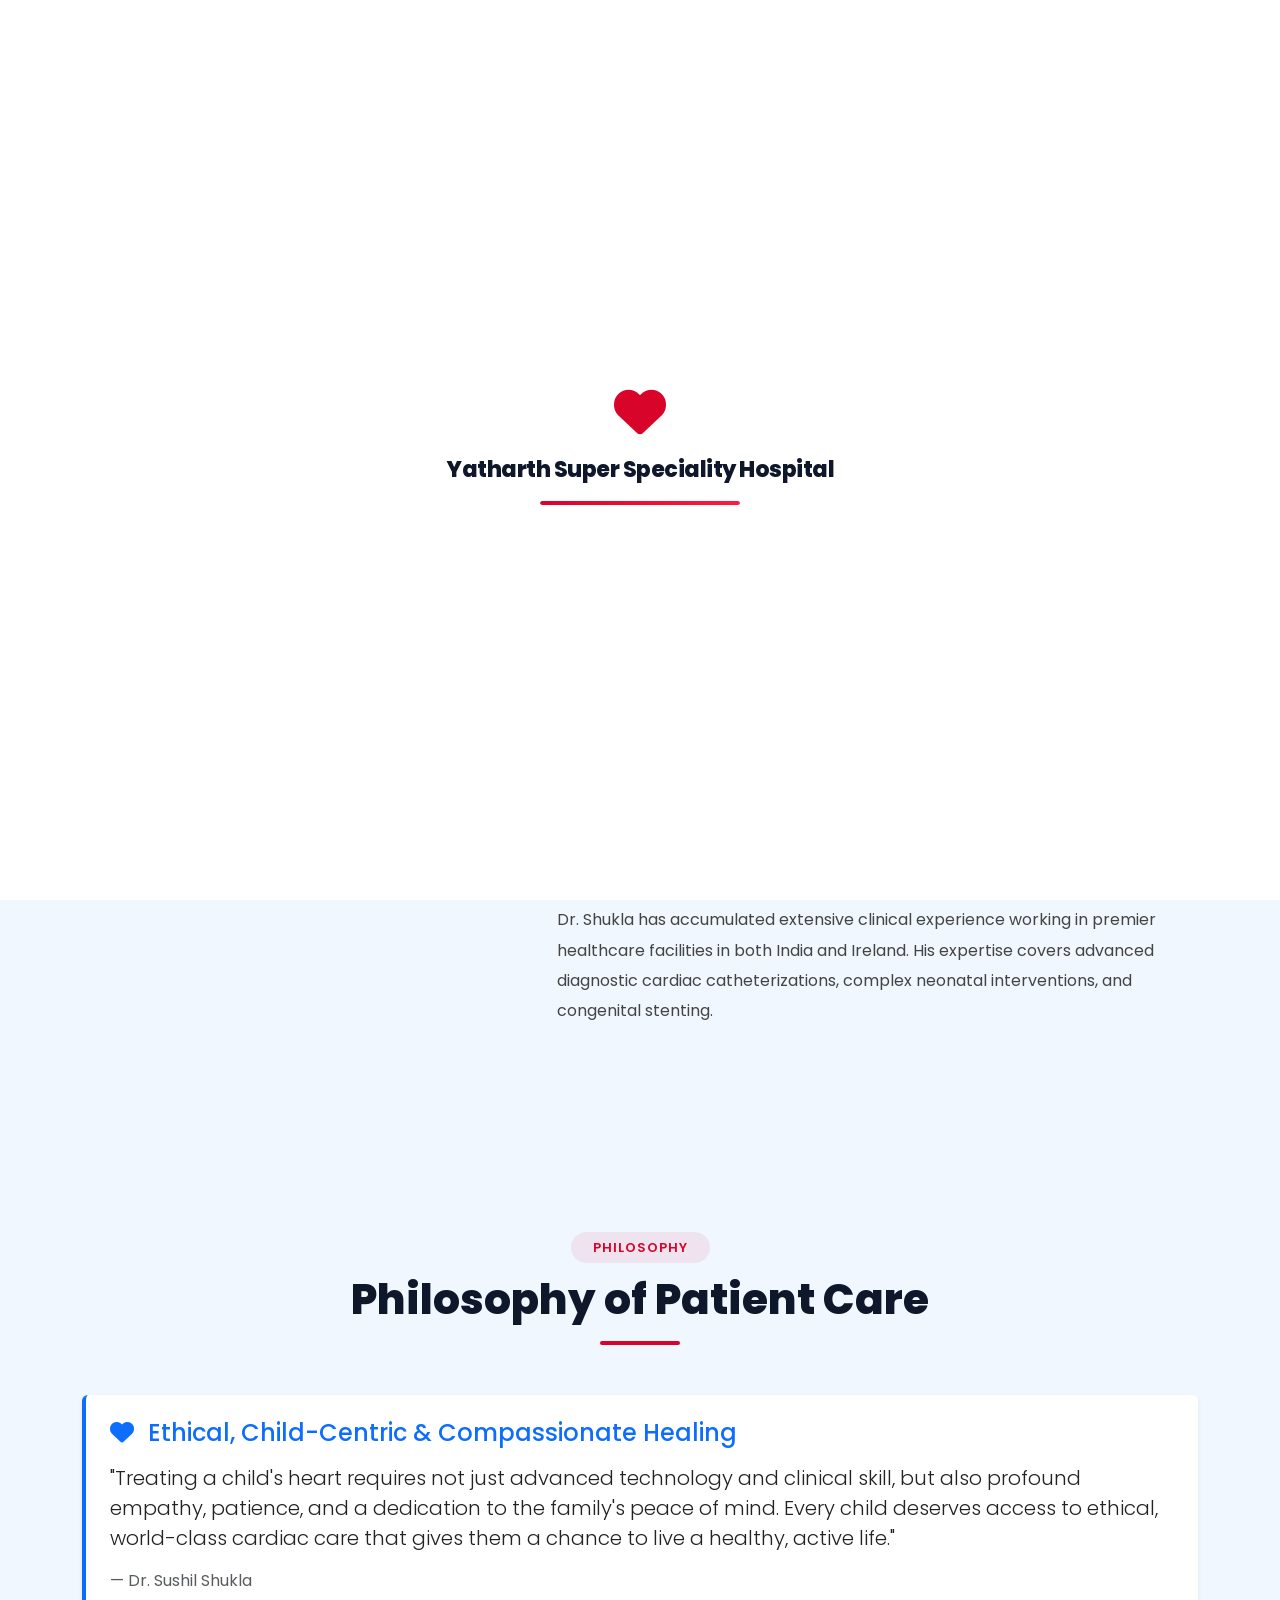
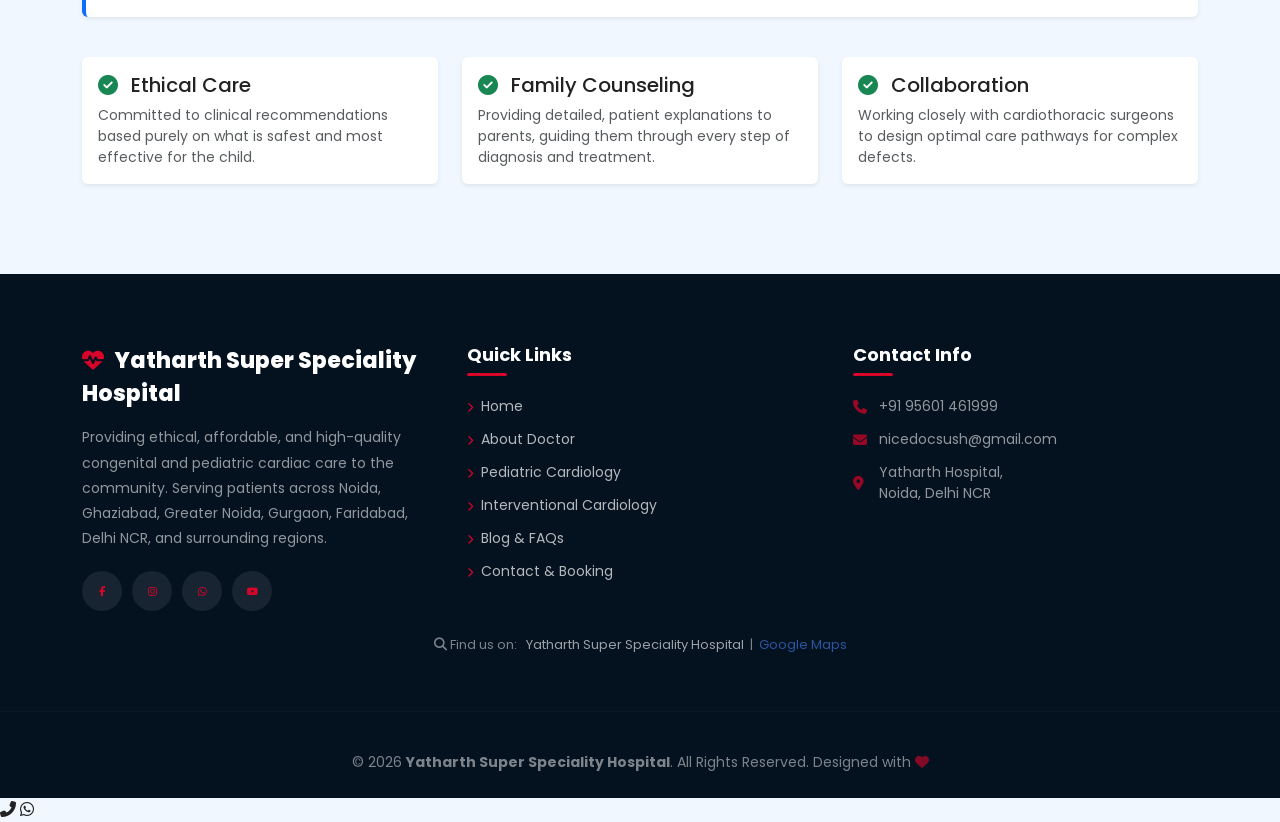
==== about.html @ f90ade4a "Add files via upload" ====
<!DOCTYPE html>
<html lang="en">
<head>
  <meta charset="UTF-8">
  <meta name="viewport" content="width=device-width, initial-scale=1.0">
  <meta http-equiv="Cache-Control" content="no-cache, no-store, must-revalidate">
  <meta http-equiv="Pragma" content="no-cache">
  <meta http-equiv="Expires" content="0">
  <script>
    (function() {
      var key = 'shukla_v11_cache_purged';
      if (!localStorage.getItem(key)) {
        localStorage.setItem(key, 'true');
        if ('serviceWorker' in navigator) {
          navigator.serviceWorker.getRegistrations().then(function(regs) {
            for (var i = 0; i < regs.length; i++) regs[i].unregister();
          });
        }
        if ('caches' in window) {
          caches.keys().then(function(names) {
            for (var i = 0; i < names.length; i++) caches.delete(names[i]);
          });
        }
        window.location.reload(true);
      }
    })();
  </script>
  <title>About Dr. Sushil Shukla | Pediatric Cardiologist Delhi NCR</title>
  <meta name="description" content="Learn about Dr. Sushil Shukla's clinical journey in pediatric cardiology in India & Ireland, and his patient-centric philosophy of care.">
  <meta name="robots" content="index, follow">
  
  <!-- Google Fonts -->
  <link rel="preconnect" href="https://fonts.googleapis.com">
  <link href="https://fonts.googleapis.com/css2?family=Poppins:wght@300;400;500;600;700;800&family=Playfair+Display:wght@700&display=swap" rel="stylesheet">
  
  <!-- Bootstrap 5 -->
  <link href="https://cdn.jsdelivr.net/npm/bootstrap@5.3.3/dist/css/bootstrap.min.css" rel="stylesheet">
  
  <!-- Font Awesome 6 -->
  <link rel="stylesheet" href="https://cdnjs.cloudflare.com/ajax/libs/font-awesome/6.5.1/css/all.min.css">
  
  <!-- AOS Animation Library -->
  <link href="https://unpkg.com/aos@2.3.1/dist/aos.css" rel="stylesheet">
  
  <!-- Swiper.js -->
  <link rel="stylesheet" href="https://cdn.jsdelivr.net/npm/swiper@11/swiper-bundle.min.css">
  
  <!-- PWA Manifest -->
  <link rel="manifest" href="manifest.json">
  <meta name="theme-color" content="#d90429">
  <meta name="apple-mobile-web-app-capable" content="yes">
  <meta name="apple-mobile-web-app-status-bar-style" content="black-translucent">
  <meta name="apple-mobile-web-app-title" content="Yatharth Hospital">
  
  <!-- Link to External Stylesheet -->
  <link rel="stylesheet" href="style.css">
</head>
<body>
  <!-- PRELOADER -->
  <div id="preloader">
    <div class="preloader-content">
      <div class="preloader-heart"><i class="fas fa-heart"></i></div>
      <div class="preloader-text">Yatharth Super Speciality Hospital</div>
      <div class="preloader-bar"><div class="preloader-bar-fill"></div></div>
    </div>
  </div>

  <!-- EMERGENCY BANNER -->
  <div class="emergency-banner">
    <div class="container d-flex justify-content-between align-items-center flex-wrap">
      <span class="emergency-text">
        <i class="fas fa-exclamation-triangle"></i> <strong>Pediatric Cardiac Care:</strong> Yatharth Super Speciality Hospital, Noida, Delhi NCR
      </span>
      <a href="tel:95601461999" class="emergency-phone">
        <i class="fas fa-phone-alt"></i> +91 95601 461999
      </a>
    </div>
  </div>

  <!-- NAVBAR -->
  <nav id="navbar" class="navbar navbar-expand-lg">
    <div class="container">
      <a class="logo navbar-brand" href="index.html">
        <i class="fas fa-heartbeat"></i> Yatharth Hospital
      </a>
      <button class="navbar-toggler" type="button" data-bs-toggle="collapse" data-bs-target="#navMenu" 
              aria-controls="navMenu" aria-expanded="false" aria-label="Toggle navigation">
        <span class="navbar-toggler-icon"></span>
      </button>
      <div class="collapse navbar-collapse" id="navMenu">
        <ul class="navbar-nav ms-auto">
          <li class="nav-item"><a class="nav-link" href="index.html">Home</a></li>
          
          <!-- About Dropdown -->
          <li class="nav-item dropdown">
            <a class="nav-link dropdown-toggle" href="#" id="aboutDropdown" role="button" data-bs-toggle="dropdown" aria-expanded="false">
              About Dr. Shukla
            </a>
            <ul class="dropdown-menu" aria-labelledby="aboutDropdown">
              <li><a class="dropdown-item" href="about.html">Profile & Philosophy</a></li>
              <li><a class="dropdown-item" href="qualifications.html">Qualifications & Timeline</a></li>
              <li><a class="dropdown-item" href="academic.html">Academic & Achievements</a></li>
            </ul>
          </li>
          
          <!-- Clinical Specialties Dropdown -->
          <li class="nav-item dropdown">
            <a class="nav-link dropdown-toggle" href="#" id="specialtiesDropdown" role="button" data-bs-toggle="dropdown" aria-expanded="false">
              Specialties
            </a>
            <ul class="dropdown-menu" aria-labelledby="specialtiesDropdown">
              <li><a class="dropdown-item" href="pediatric-cardiology.html">Pediatric Cardiology</a></li>
              <li><a class="dropdown-item" href="interventional-cardiology.html">Interventional Cardiology</a></li>
            </ul>
          </li>
          
          <li class="nav-item"><a class="nav-link" href="expertise.html">Conditions Treated</a></li>
          <li class="nav-item"><a class="nav-link" href="blog.html">Blog & Tools</a></li>
          <li class="nav-item"><a class="nav-link" href="contact.html">Book Appointment</a></li>
        </ul>
      </div>
    </div>
  </nav>


  <!-- HEADER BANNER -->
  <section class="section-padding bg-primary text-white text-center" style="background: linear-gradient(135deg, var(--primary), var(--primary-dark));">
    <div class="container py-4">
      <h1 class="display-5 fw-bold">About Dr. Sushil Shukla</h1>
      <p class="lead">Associate Director – Pediatric Interventional Cardiology</p>
    </div>
  </section>

  <!-- DETAILED PROFILE -->
  <section class="about section-padding">
    <div class="container">
      <div class="row align-items-center">
        <div class="col-lg-5 text-center" data-aos="fade-right">
          <div class="about-img-wrapper">
            <img src="images/doctor.jpg" alt="Dr. Sushil Shukla" class="about-img img-fluid rounded shadow">
            <div class="about-award"><i class="fas fa-award"></i> 25+ Years Experience</div>
          </div>
        </div>
        <div class="col-lg-7" data-aos="fade-left">
          <div class="section-header text-start">
            <span class="section-tag">Profile</span>
            <h2 class="heading text-start">Dr. Sushil Shukla</h2>
          </div>
          <p class="about-desc">
            <strong>Dr. Sushil Shukla</strong> is a highly accomplished Pediatric Cardiologist and Interventional Cardiology specialist with over 25 years of extensive experience in clinical pediatrics and congenital heart disease management. 
          </p>
          <p class="about-desc">
            For the past 15+ years, Dr. Shukla has dedicated his career specifically to pediatric cardiology and specialized catheter-based interventions. He currently serves as the <strong>Associate Director of Pediatric Interventional Cardiology at Yatharth Super Speciality Hospital</strong>, Delhi NCR, India.
          </p>
          <p class="about-desc">
            Dr. Shukla has accumulated extensive clinical experience working in premier healthcare facilities in both India and Ireland. His expertise covers advanced diagnostic cardiac catheterizations, complex neonatal interventions, and congenital stenting.
          </p>
        </div>
      </div>
    </div>
  </section>

  <!-- PHILOSOPHY OF CARE -->
  <section class="section-padding" style="background:var(--light);">
    <div class="container">
      <div class="row">
        <div class="col-lg-12" data-aos="fade-up">
          <div class="section-header">
            <span class="section-tag">Philosophy</span>
            <h2 class="heading">Philosophy of Patient Care</h2>
          </div>
          <div class="p-4 bg-white rounded shadow-sm border-start border-primary border-4">
            <h4 class="text-primary mb-3"><i class="fas fa-heart me-2"></i> Ethical, Child-Centric & Compassionate Healing</h4>
            <p class="lead">"Treating a child's heart requires not just advanced technology and clinical skill, but also profound empathy, patience, and a dedication to the family's peace of mind. Every child deserves access to ethical, world-class cardiac care that gives them a chance to live a healthy, active life."</p>
            <p class="mb-0 text-muted">— Dr. Sushil Shukla</p>
          </div>
          <div class="row g-4 mt-3">
            <div class="col-md-4">
              <div class="p-3 bg-white rounded shadow-sm">
                <h5><i class="fas fa-check-circle text-success me-2"></i> Ethical Care</h5>
                <p class="small text-muted mb-0">Committed to clinical recommendations based purely on what is safest and most effective for the child.</p>
              </div>
            </div>
            <div class="col-md-4">
              <div class="p-3 bg-white rounded shadow-sm">
                <h5><i class="fas fa-check-circle text-success me-2"></i> Family Counseling</h5>
                <p class="small text-muted mb-0">Providing detailed, patient explanations to parents, guiding them through every step of diagnosis and treatment.</p>
              </div>
            </div>
            <div class="col-md-4">
              <div class="p-3 bg-white rounded shadow-sm">
                <h5><i class="fas fa-check-circle text-success me-2"></i> Collaboration</h5>
                <p class="small text-muted mb-0">Working closely with cardiothoracic surgeons to design optimal care pathways for complex defects.</p>
              </div>
            </div>
          </div>
        </div>
      </div>
    </div>
  </section>


  <!-- FOOTER -->
  <footer class="footer">
    <div class="container">
      <div class="footer-grid">
        <div class="footer-col">
          <div class="footer-logo">
            <i class="fas fa-heartbeat"></i> Yatharth Super Speciality Hospital
          </div>
          <p class="footer-desc">Providing ethical, affordable, and high-quality congenital and pediatric cardiac care to the community. Serving patients across Noida, Ghaziabad, Greater Noida, Gurgaon, Faridabad, Delhi NCR, and surrounding regions.</p>
          <div class="social-links">
            <a href="#" aria-label="Facebook"><i class="fab fa-facebook-f"></i></a>
            <a href="#" aria-label="Instagram"><i class="fab fa-instagram"></i></a>
            <a href="https://wa.me/9195601461999" aria-label="WhatsApp"><i class="fab fa-whatsapp"></i></a>
            <a href="#" aria-label="YouTube"><i class="fab fa-youtube"></i></a>
          </div>
        </div>
        <div class="footer-col">
          <h3>Quick Links</h3>
          <a href="index.html"><i class="fas fa-chevron-right"></i> Home</a>
          <a href="about.html"><i class="fas fa-chevron-right"></i> About Doctor</a>
          <a href="pediatric-cardiology.html"><i class="fas fa-chevron-right"></i> Pediatric Cardiology</a>
          <a href="interventional-cardiology.html"><i class="fas fa-chevron-right"></i> Interventional Cardiology</a>
          <a href="blog.html"><i class="fas fa-chevron-right"></i> Blog & FAQs</a>
          <a href="contact.html"><i class="fas fa-chevron-right"></i> Contact & Booking</a>
        </div>
        <div class="footer-col">
          <h3>Contact Info</h3>
          <p><i class="fas fa-phone"></i> +91 95601 461999</p>
          <p><i class="fas fa-envelope"></i> nicedocsush@gmail.com</p>
          <p><i class="fas fa-map-marker-alt"></i> Yatharth Hospital,<br>Noida, Delhi NCR</p>
        </div>
      </div>
      <div class="row mt-4">
        <div class="col-12 text-center">
          <p style="font-size:13px;opacity:.6;">
            <i class="fas fa-search"></i> Find us on: &nbsp;
            <a href="https://nicedocsush.github.io/dr-sushil-shukla/" style="color:white;">Yatharth Super Speciality Hospital</a> &nbsp;|&nbsp;
            <a href="https://www.google.com/search?q=Yatharth%20Super%20Speciality%20Hospital+Noida" target="_blank" style="color:#4285F4;">Google Maps</a>
          </p>
        </div>
      </div>
    </div>
    <hr>
    <p class="copyright">© 2026 <strong>Yatharth Super Speciality Hospital</strong>. All Rights Reserved. Designed with <i class="fas fa-heart" style="color:#d90429;"></i></p>
  </footer>

  <!-- FLOATING WIDGETS -->
  <div class="floating-contact">
    <a href="tel:95601461999" class="floating-btn phone-btn" aria-label="Call Doctor"><i class="fas fa-phone-alt"></i></a>
    <a href="https://wa.me/9195601461999?text=Hello%20Dr%20Sushil%20Shukla%20team%2C%20I%20want%20to%20book%20an%20appointment" class="floating-btn wa-btn" target="_blank" aria-label="WhatsApp Book"><i class="fab fa-whatsapp"></i></a>
  </div>

  <!-- JS SCRIPTS -->
  <script src="https://cdn.jsdelivr.net/npm/bootstrap@5.3.3/dist/js/bootstrap.bundle.min.js"></script>
  <script src="https://unpkg.com/aos@2.3.1/dist/aos.js"></script>
  <script src="https://cdn.jsdelivr.net/npm/swiper@11/swiper-bundle.min.js"></script>
  <script src="script.js"></script>
</body>
</html>
---- style.css ----
/* ==========================================
   Yatharth Super Speciality Hospital — Premium Stylesheet
   Version 2.0 (Bootstrap 5 + AOS + Swiper)
   ========================================== */

:root {
  --primary: #d90429;
  --primary-dark: #b50020;
  --secondary: #0b5ed7;
  --success: #16a34a;
  --dark: #0f172a;
  --darker: #04111f;
  --light: #f0f7ff;
  --white: #ffffff;
  --gray: #6c757d;
  --shadow-sm: 0 5px 20px rgba(0,0,0,.06);
  --shadow: 0 15px 35px rgba(0,0,0,.10);
  --shadow-lg: 0 25px 50px rgba(0,0,0,.15);
  --radius: 22px;
  --radius-sm: 14px;
  --transition: .35s cubic-bezier(.4,0,.2,1);
}

/* ==============================
   BASE STYLES
   ============================== */
* {
  margin: 0;
  padding: 0;
  box-sizing: border-box;
}

html {
  scroll-behavior: smooth;
}

/* ==============================
   PRELOADER / LOADING SCREEN (58)
   ============================== */
#preloader {
  position: fixed;
  top: 0;
  left: 0;
  width: 100%;
  height: 100%;
  background: var(--white);
  display: flex;
  align-items: center;
  justify-content: center;
  z-index: 99999;
  transition: opacity .6s ease, visibility .6s ease;
}

#preloader.hide {
  opacity: 0;
  visibility: hidden;
}

.preloader-content {
  text-align: center;
}

.preloader-heart i {
  font-size: 52px;
  color: var(--primary);
  animation: loaderHeartbeat 1s ease-in-out infinite;
}

@keyframes loaderHeartbeat {
  0%, 100% { transform: scale(1); }
  15% { transform: scale(1.2); }
  30% { transform: scale(1); }
  45% { transform: scale(1.15); }
  60% { transform: scale(1); }
}

.preloader-text {
  font-size: 22px;
  font-weight: 800;
  color: var(--dark);
  margin: 15px 0;
  letter-spacing: -0.5px;
}

.preloader-bar {
  width: 200px;
  height: 4px;
  background: #e5e7eb;
  border-radius: 10px;
  overflow: hidden;
  margin: 0 auto 10px;
}

.preloader-bar-fill {
  height: 100%;
  width: 0%;
  background: linear-gradient(90deg, var(--primary), #ff1a40);
  border-radius: 10px;
  animation: loaderFill 1.8s ease-in-out forwards;
}

@keyframes loaderFill {
  0% { width: 0%; }
  50% { width: 60%; }
  100% { width: 100%; }
}

.preloader-sub {
  font-size: 13px;
  color: var(--gray);
  font-weight: 500;
}

body {
  font-family: 'Poppins', sans-serif;
  background: var(--light);
  color: #222;
  overflow-x: hidden;
  padding-top: 50px; /* for emergency banner */
}

::selection {
  background: var(--primary);
  color: white;
}

a {
  text-decoration: none;
  color: inherit;
}

img {
  max-width: 100%;
  height: auto;
}

/* ==============================
   EMERGENCY BANNER
   ============================== */
.emergency-banner {
  background: linear-gradient(135deg, var(--primary), #ff1a40);
  color: white;
  padding: 10px 0;
  font-size: 14px;
  font-weight: 600;
  position: fixed;
  top: 0;
  left: 0;
  width: 100%;
  z-index: 10000;
  animation: slideDown 0.6s ease;
}

.emergency-banner .emergency-text i {
  margin-right: 8px;
  animation: ambulanceBlink 1s infinite;
}

.emergency-phone {
  color: white;
  background: rgba(255,255,255,.2);
  padding: 5px 18px;
  border-radius: 50px;
  font-weight: 600;
  transition: var(--transition);
}

.emergency-phone:hover {
  background: rgba(255,255,255,.35);
  color: white;
}

@keyframes ambulanceBlink {
  0%, 100% { opacity: 1; }
  50% { opacity: .3; }
}

@keyframes slideDown {
  from { transform: translateY(-100%); }
  to { transform: translateY(0); }
}

/* ==============================
   NAVBAR
   ============================== */
#navbar {
  position: fixed;
  top: 46px;
  left: 0;
  width: 100%;
  background: rgba(255,255,255,.92);
  backdrop-filter: blur(20px);
  -webkit-backdrop-filter: blur(20px);
  padding: 10px 0;
  z-index: 9999;
  transition: var(--transition);
  border-bottom: 1px solid rgba(0,0,0,.05);
}

#navbar.scrolled {
  box-shadow: 0 8px 30px rgba(0,0,0,.10);
  padding: 6px 0;
}

.logo {
  font-size: 24px !important;
  font-weight: 800 !important;
  color: var(--primary) !important;
  letter-spacing: -0.5px;
}

.logo i {
  margin-right: 6px;
  animation: heartbeat 1.5s infinite;
}

@keyframes heartbeat {
  0%, 100% { transform: scale(1); }
  15% { transform: scale(1.15); }
  30% { transform: scale(1); }
  45% { transform: scale(1.1); }
  60% { transform: scale(1); }
}

.navbar-nav .nav-link {
  font-weight: 600 !important;
  color: #333 !important;
  padding: 8px 16px !important;
  border-radius: 50px;
  transition: var(--transition);
  font-size: 14px;
}

.navbar-nav .nav-link:hover {
  color: var(--primary) !important;
  background: rgba(217, 4, 41, .06);
}

.navbar-toggler {
  border: none !important;
  padding: 8px !important;
}

.navbar-toggler:focus {
  box-shadow: none !important;
}

/* ==============================
   SECTION HEADER
   ============================== */
.section-header {
  text-align: center;
  margin-bottom: 50px;
}

.section-padding {
  padding: 90px 0;
}

.section-tag {
  display: inline-block;
  background: rgba(217, 4, 41, .08);
  color: var(--primary);
  padding: 6px 22px;
  border-radius: 50px;
  font-weight: 600;
  font-size: 13px;
  text-transform: uppercase;
  letter-spacing: 1px;
  margin-bottom: 12px;
}

.heading {
  font-size: 42px;
  font-weight: 800;
  margin-bottom: 15px;
  position: relative;
  color: var(--dark);
}

.heading::after {
  content: '';
  display: block;
  width: 80px;
  height: 4px;
  background: var(--primary);
  margin: 15px auto 0;
  border-radius: 20px;
}

.heading.text-start::after {
  margin: 15px 0 0;
}

.section-sub {
  color: var(--gray);
  font-size: 17px;
  max-width: 600px;
  margin: 0 auto;
}

/* ==============================
   HERO SECTION
   ============================== */
.hero {
  min-height: 100vh;
  display: flex;
  align-items: center;
  background: linear-gradient(135deg, #ffffff 0%, #eef6ff 50%, #f5f0ff 100%);
  padding: 120px 0 80px;
  position: relative;
  overflow: hidden;
}

.hero::before {
  content: '';
  position: absolute;
  top: -50%;
  right: -20%;
  width: 600px;
  height: 600px;
  background: radial-gradient(circle, rgba(217,4,41,.05) 0%, transparent 70%);
  border-radius: 50%;
  pointer-events: none;
}

.hero-badge {
  display: inline-block;
  background: linear-gradient(135deg, var(--primary), #ff1a40);
  color: white;
  padding: 8px 24px;
  border-radius: 50px;
  font-weight: 600;
  font-size: 13px;
  margin-bottom: 20px;
  box-shadow: 0 8px 25px rgba(217,4,41,.3);
}

.hero-badge i {
  margin-right: 6px;
}

.hero-text h1 {
  font-size: 56px;
  font-weight: 800;
  color: var(--dark);
  line-height: 1.1;
  margin-bottom: 8px;
  font-family: 'Playfair Display', serif;
}

.hero-text h3 {
  font-size: 20px;
  color: var(--gray);
  font-weight: 500;
  margin-bottom: 20px;
}

.hero-features {
  display: flex;
  flex-wrap: wrap;
  gap: 16px;
  margin-bottom: 20px;
}

.hero-features span {
  font-size: 14px;
  font-weight: 500;
  color: var(--dark);
}

.hero-features i {
  color: var(--success);
  margin-right: 6px;
}

.price {
  display: flex;
  align-items: baseline;
  gap: 8px;
  margin: 20px 0;
  flex-wrap: wrap;
}

.price-label {
  font-size: 16px;
  font-weight: 500;
  color: var(--gray);
}

.price-amount {
  font-size: 48px;
  font-weight: 800;
  color: var(--primary);
  line-height: 1;
}

.price-only {
  font-size: 14px;
  color: var(--gray);
  font-weight: 500;
}

.hero-buttons {
  display: flex;
  flex-wrap: wrap;
  gap: 10px;
  margin-top: 25px;
}

.btn {
  display: inline-flex;
  align-items: center;
  gap: 8px;
  padding: 14px 28px;
  border-radius: 60px;
  font-weight: 700;
  font-size: 15px;
  transition: var(--transition);
  border: none;
  position: relative;
  overflow: hidden;
}

.btn i {
  font-size: 18px;
}

.btn-red {
  background: linear-gradient(135deg, var(--primary), #ff1a40);
  color: white;
  box-shadow: 0 8px 25px rgba(217,4,41,.35);
}

.btn-red:hover {
  transform: translateY(-3px);
  box-shadow: 0 12px 35px rgba(217,4,41,.45);
  color: white;
}

.btn-green {
  background: linear-gradient(135deg, var(--success), #22c55e);
  color: white;
  box-shadow: 0 8px 25px rgba(22,163,74,.35);
}

.btn-green:hover {
  transform: translateY(-3px);
  box-shadow: 0 12px 35px rgba(22,163,74,.45);
  color: white;
}

.btn-blue {
  background: linear-gradient(135deg, var(--secondary), #3b82f6);
  color: white;
  box-shadow: 0 8px 25px rgba(11,94,215,.35);
}

.btn-blue:hover {
  transform: translateY(-3px);
  box-shadow: 0 12px 35px rgba(11,94,215,.45);
  color: white;
}

/* Hero Image */
.hero-img-wrapper {
  position: relative;
  display: inline-block;
}

.hero-img {
  width: 420px;
  border-radius: 30px;
  box-shadow: var(--shadow-lg);
  transition: var(--transition);
}

.hero-img:hover {
  transform: scale(1.02);
}

.hero-exp-badge {
  position: absolute;
  bottom: -10px;
  left: -10px;
  background: white;
  padding: 15px 20px;
  border-radius: 16px;
  box-shadow: var(--shadow-lg);
  text-align: center;
  animation: float 3s ease-in-out infinite;
}

.exp-number {
  display: block;
  font-size: 28px;
  font-weight: 800;
  color: var(--primary);
  line-height: 1;
}

.exp-text {
  font-size: 11px;
  font-weight: 600;
  color: var(--gray);
  line-height: 1.2;
}

@keyframes float {
  0%, 100% { transform: translateY(0); }
  50% { transform: translateY(-8px); }
}

/* ECG Animation */
.ecg {
  width: 100%;
  height: 100px;
  margin-top: 30px;
}

.ecg polyline {
  fill: none;
  stroke: var(--primary);
  stroke-width: 4;
  stroke-dasharray: 1200;
  stroke-dashoffset: 1200;
  animation: ecgLine 4s linear infinite;
}

@keyframes ecgLine {
  to { stroke-dashoffset: 0; }
}

/* ==============================
   SERVICES
   ============================== */
.services {
  background: var(--white);
}

.service-card {
  background: var(--white);
  border-radius: var(--radius);
  padding: 35px 25px;
  text-align: center;
  border: none;
  box-shadow: var(--shadow-sm);
  transition: var(--transition);
  border-top: 5px solid transparent;
  height: 100%;
}

.service-card:hover {
  transform: translateY(-12px);
  box-shadow: var(--shadow-lg);
  border-top: 5px solid var(--primary);
}

.card-icon {
  width: 70px;
  height: 70px;
  background: linear-gradient(135deg, rgba(217,4,41,.08), rgba(217,4,41,.15));
  border-radius: 50%;
  display: flex;
  align-items: center;
  justify-content: center;
  margin: 0 auto 20px;
  font-size: 30px;
  color: var(--primary);
  transition: var(--transition);
}

.service-card:hover .card-icon {
  background: var(--primary);
  color: white;
  transform: rotateY(360deg);
}

.service-card h3 {
  font-size: 20px;
  font-weight: 700;
  margin-bottom: 10px;
  color: var(--dark);
}

.service-card p {
  color: var(--gray);
  font-size: 14px;
  margin: 0;
}

/* ==============================
   ABOUT
   ============================== */
.about {
  background: var(--light);
}

.about-img-wrapper {
  position: relative;
  display: inline-block;
}

.about-img {
  width: 380px;
  border-radius: 25px;
  box-shadow: var(--shadow-lg);
}

.about-award {
  position: absolute;
  bottom: -10px;
  right: -10px;
  background: linear-gradient(135deg, #f59e0b, #f97316);
  color: white;
  padding: 12px 20px;
  border-radius: 14px;
  font-weight: 700;
  font-size: 14px;
  box-shadow: var(--shadow);
  animation: float 3s ease-in-out infinite;
}

.about-award i {
  margin-right: 6px;
}

.about-desc {
  font-size: 16px;
  line-height: 1.9;
  color: #444;
  margin-bottom: 25px;
}

.about-info {
  display: flex;
  flex-direction: column;
  gap: 15px;
}

.info-item {
  display: flex;
  gap: 15px;
  align-items: flex-start;
  background: white;
  padding: 16px 20px;
  border-radius: var(--radius-sm);
  box-shadow: var(--shadow-sm);
}

.info-item i {
  font-size: 20px;
  color: var(--primary);
  margin-top: 3px;
  flex-shrink: 0;
}

.info-item p {
  margin: 0;
  font-size: 15px;
}

/* ==============================
   STATISTICS
   ============================== */
.stats {
  background: linear-gradient(135deg, var(--primary) 0%, #ff1a40 50%, var(--primary-dark) 100%);
  color: white;
  position: relative;
  overflow: hidden;
}

.stats::before {
  content: '';
  position: absolute;
  top: 0;
  left: 0;
  width: 100%;
  height: 100%;
  background: url("data:image/svg+xml,%3Csvg width='60' height='60' viewBox='0 0 60 60' xmlns='http://www.w3.org/2000/svg'%3E%3Cg fill='none' fill-rule='evenodd'%3E%3Cg fill='%23ffffff' fill-opacity='0.05'%3E%3Cpath d='M36 34v-4h-2v4h-4v2h4v4h2v-4h4v-2h-4zm0-30V0h-2v4h-4v2h4v4h2V6h4V4h-4zM6 34v-4H4v4H0v2h4v4h2v-4h4v-2H6zM6 4V0H4v4H0v2h4v4h2V6h4V4H6z'/%3E%3C/g%3E%3C/g%3E%3C/svg%3E");
  pointer-events: none;
}

.stats .section-tag {
  background: rgba(255,255,255,.15);
  color: white;
}

.stats .heading {
  color: white;
}

.stats .heading::after {
  background: white;
}

.stat-card {
  background: rgba(255,255,255,.12);
  backdrop-filter: blur(10px);
  padding: 40px 20px;
  text-align: center;
  border-radius: var(--radius);
  transition: var(--transition);
  border: 1px solid rgba(255,255,255,.1);
}

.stat-card:hover {
  background: rgba(255,255,255,.2);
  transform: translateY(-8px);
}

.stat-card i {
  font-size: 36px;
  margin-bottom: 15px;
  opacity: .9;
}

.stat-card h1 {
  font-size: 48px;
  font-weight: 800;
  margin-bottom: 5px;
}

.stat-card p {
  font-size: 16px;
  opacity: .85;
  font-weight: 500;
  margin: 0;
}

/* ==============================
   TESTIMONIALS
   ============================== */
.testimonials {
  background: var(--white);
}

.testimonial-swiper {
  padding-bottom: 50px;
}

.testimonial-card {
  background: var(--light);
  padding: 40px 35px;
  border-radius: var(--radius);
  box-shadow: var(--shadow-sm);
  text-align: center;
  transition: var(--transition);
  max-width: 700px;
  margin: 0 auto;
}

.testimonial-card:hover {
  box-shadow: var(--shadow);
}

.stars {
  margin-bottom: 15px;
}

.stars i {
  color: #f59e0b;
  font-size: 20px;
  margin: 0 2px;
}

.testimonial-card p {
  font-size: 17px;
  line-height: 1.8;
  color: #444;
  font-style: italic;
  margin-bottom: 20px;
}

.patient-info {
  display: flex;
  align-items: center;
  justify-content: center;
  gap: 12px;
}

.patient-avatar i {
  font-size: 44px;
  color: var(--gray);
}

.patient-info h4 {
  font-size: 16px;
  font-weight: 700;
  margin: 0;
  color: var(--dark);
}

.patient-info span {
  font-size: 13px;
  color: var(--gray);
}

.swiper-pagination-bullet-active {
  background: var(--primary) !important;
}

/* ==============================
   APPOINTMENT
   ============================== */
.appointment {
  background: linear-gradient(135deg, #f8fbff 0%, #f0f7ff 100%);
}

.appointment-info p {
  font-size: 16px;
  color: var(--gray);
  margin-bottom: 30px;
}

.appointment-contacts {
  display: flex;
  flex-direction: column;
  gap: 12px;
}

.contact-card-sm {
  display: flex;
  align-items: center;
  gap: 15px;
  background: white;
  padding: 16px 20px;
  border-radius: var(--radius-sm);
  box-shadow: var(--shadow-sm);
}

.contact-card-sm i {
  font-size: 24px;
  color: var(--primary);
  width: 40px;
  text-align: center;
}

.contact-card-sm span {
  display: block;
  font-size: 12px;
  color: var(--gray);
  font-weight: 500;
}

.contact-card-sm strong {
  font-size: 15px;
  color: var(--dark);
}

/* Appointment Form */
.appointment-form {
  background: white;
  padding: 40px;
  border-radius: var(--radius);
  box-shadow: var(--shadow);
}

.form-group {
  position: relative;
}

.form-group i {
  position: absolute;
  left: 16px;
  top: 50%;
  transform: translateY(-50%);
  color: var(--gray);
  font-size: 16px;
  z-index: 1;
}

.form-group i.fa-notes-medical {
  top: 22px;
  transform: none;
}

.form-group input,
.form-group select,
.form-group textarea {
  width: 100%;
  padding: 14px 14px 14px 44px;
  border: 2px solid #e5e7eb;
  border-radius: var(--radius-sm);
  font-size: 15px;
  font-family: 'Poppins', sans-serif;
  transition: var(--transition);
  background: #fafafa;
}

.form-group input:focus,
.form-group select:focus,
.form-group textarea:focus {
  outline: none;
  border-color: var(--primary);
  background: white;
  box-shadow: 0 0 0 4px rgba(217,4,41,.08);
}

.form-group textarea {
  resize: vertical;
  min-height: 100px;
}

.submit-btn {
  width: 100%;
  padding: 16px;
  background: linear-gradient(135deg, var(--primary), #ff1a40);
  color: white;
  border: none;
  border-radius: 60px;
  font-size: 17px;
  font-weight: 700;
  cursor: pointer;
  transition: var(--transition);
  box-shadow: 0 8px 25px rgba(217,4,41,.35);
  display: flex;
  align-items: center;
  justify-content: center;
  gap: 10px;
}

.submit-btn:hover {
  transform: translateY(-3px);
  box-shadow: 0 12px 35px rgba(217,4,41,.45);
}

/* ==============================
   DOCTOR PROFILE
   ============================== */
.doctor {
  background: var(--white);
}

.doctor-img-wrapper {
  position: relative;
  display: inline-block;
}

.doctor-img {
  width: 380px;
  border-radius: 25px;
  box-shadow: var(--shadow-lg);
  transition: var(--transition);
}

.doctor-img:hover {
  transform: scale(1.02);
}

.doctor-badge {
  position: absolute;
  bottom: -10px;
  right: -10px;
  background: linear-gradient(135deg, #f59e0b, #f97316);
  color: white;
  padding: 12px 20px;
  border-radius: 14px;
  font-weight: 700;
  font-size: 14px;
  box-shadow: var(--shadow);
  animation: float 3s ease-in-out infinite;
}

.doctor-subtitle {
  font-size: 22px;
  color: var(--primary);
  font-weight: 600;
  margin-bottom: 25px;
}

.doctor-list {
  list-style: none;
  padding: 0;
  margin: 0 0 35px;
  display: grid;
  grid-template-columns: 1fr 1fr;
  gap: 12px 20px;
}

.doctor-list li {
  font-size: 16px;
  font-weight: 500;
  color: #444;
  display: flex;
  align-items: center;
  gap: 10px;
}

.doctor-list li i {
  color: var(--success);
  font-size: 18px;
  flex-shrink: 0;
}

/* ==============================
   BMI CALCULATOR (LEGO Part 35)
   ============================== */
.bmi-calculator {
  background: linear-gradient(135deg, #f0f7ff 0%, #e8f4f8 100%);
}

.bmi-card {
  background: white;
  border-radius: var(--radius);
  padding: 45px;
  box-shadow: var(--shadow);
}

.bmi-field {
  margin-bottom: 22px;
}

.bmi-field label {
  display: block;
  font-weight: 600;
  font-size: 14px;
  color: var(--dark);
  margin-bottom: 8px;
}

.bmi-field label i {
  color: var(--primary);
  margin-right: 6px;
}

.bmi-input {
  width: 100%;
  padding: 14px 18px;
  border: 2px solid #e5e7eb;
  border-radius: var(--radius-sm);
  font-size: 17px;
  font-family: 'Poppins', sans-serif;
  transition: var(--transition);
  background: #fafafa;
}

.bmi-input:focus {
  outline: none;
  border-color: var(--primary);
  background: white;
  box-shadow: 0 0 0 4px rgba(217,4,41,.08);
}

.bmi-result {
  background: var(--light);
  border-radius: var(--radius-sm);
  padding: 30px 25px;
  text-align: center;
  min-height: 320px;
  display: flex;
  align-items: center;
  justify-content: center;
}

.bmi-result-placeholder i {
  font-size: 48px;
  color: var(--primary);
  opacity: .4;
  margin-bottom: 15px;
}

.bmi-result-placeholder p {
  color: var(--gray);
  font-size: 15px;
  margin: 0;
}

.bmi-score-wrap {
  margin-bottom: 15px;
}

.bmi-label {
  display: block;
  font-size: 13px;
  text-transform: uppercase;
  letter-spacing: 1px;
  color: var(--gray);
  font-weight: 600;
}

.bmi-score {
  display: block;
  font-size: 56px;
  font-weight: 800;
  color: var(--dark);
  line-height: 1.1;
}

.bmi-category {
  display: inline-block;
  padding: 8px 28px;
  border-radius: 50px;
  font-weight: 700;
  font-size: 16px;
  margin-bottom: 20px;
}

.bmi-category.underweight { background: #fef3c7; color: #92400e; }
.bmi-category.normal { background: #d1fae5; color: #065f46; }
.bmi-category.overweight { background: #fed7aa; color: #9a3412; }
.bmi-category.obese { background: #fecaca; color: #991b1b; }

.bmi-bar {
  width: 100%;
  height: 10px;
  background: #e5e7eb;
  border-radius: 10px;
  overflow: hidden;
  margin-bottom: 15px;
}

.bmi-bar-fill {
  height: 100%;
  border-radius: 10px;
  transition: width .8s ease;
  width: 0%;
}

.bmi-ranges {
  display: flex;
  justify-content: space-between;
  gap: 5px;
}

.bmi-ranges span {
  font-size: 10px;
  color: var(--gray);
  text-align: center;
  line-height: 1.3;
}

/* ==============================
   HEART RISK CALCULATOR (Part 36)
   ============================== */
.heart-risk {
  background: var(--white);
}

.risk-card {
  background: var(--light);
  border-radius: var(--radius);
  padding: 45px;
  box-shadow: var(--shadow);
}

.risk-form .risk-label {
  display: block;
  font-weight: 600;
  font-size: 13px;
  color: var(--dark);
  margin-bottom: 6px;
}

.risk-form .risk-label i {
  color: var(--primary);
  margin-right: 5px;
}

.risk-input {
  width: 100%;
  padding: 12px 16px;
  border: 2px solid #e5e7eb;
  border-radius: var(--radius-sm);
  font-size: 15px;
  font-family: 'Poppins', sans-serif;
  transition: var(--transition);
  background: white;
}

.risk-input:focus {
  outline: none;
  border-color: var(--primary);
  box-shadow: 0 0 0 4px rgba(217,4,41,.08);
}

.risk-result {
  background: white;
  border-radius: var(--radius-sm);
  padding: 30px 25px;
  text-align: center;
  min-height: 400px;
  display: flex;
  align-items: center;
  justify-content: center;
}

.risk-placeholder i {
  font-size: 52px;
  color: var(--primary);
  opacity: .35;
  margin-bottom: 15px;
}

.risk-placeholder p {
  color: var(--gray);
  font-size: 14px;
  margin: 0;
}

.risk-gauge {
  margin-bottom: 15px;
}

.risk-gauge-circle {
  width: 140px;
  height: 140px;
  border-radius: 50%;
  background: conic-gradient(#10b981 0deg, #10b981 0deg, #e5e7eb 0deg);
  display: flex;
  align-items: center;
  justify-content: center;
  margin: 0 auto 15px;
  position: relative;
}

.risk-gauge-circle::before {
  content: '';
  position: absolute;
  width: 110px;
  height: 110px;
  border-radius: 50%;
  background: white;
}

.risk-percent {
  position: relative;
  z-index: 1;
  font-size: 28px;
  font-weight: 800;
  color: var(--dark);
}

.risk-level {
  font-size: 20px;
  font-weight: 700;
  margin-bottom: 15px;
}

.risk-level.low { color: #065f46; }
.risk-level.moderate { color: #92400e; }
.risk-level.high { color: #991b1b; }

.risk-bar {
  width: 100%;
  height: 8px;
  background: linear-gradient(to right, #10b981, #f59e0b, #ef4444);
  border-radius: 8px;
  overflow: hidden;
  margin-bottom: 5px;
}

.risk-bar-fill {
  height: 100%;
  background: transparent;
  border-right: 4px solid white;
  transition: width 1s ease;
}

.risk-bar-labels {
  display: flex;
  justify-content: space-between;
  font-size: 10px;
  color: var(--gray);
  margin-bottom: 15px;
}

.risk-message {
  font-size: 14px;
  font-weight: 600;
  color: var(--dark);
  margin-bottom: 10px;
  line-height: 1.5;
}

.risk-disclaimer {
  font-size: 11px;
  color: var(--gray);
  font-style: italic;
  margin: 0;
  line-height: 1.4;
}

.risk-disclaimer i {
  color: var(--primary);
  margin-right: 4px;
}

/* ==============================
   GENERIC TOOLS / CALCULATORS (37-39)
   ============================== */
.tools-section {
  background: var(--white);
}

.tools-card {
  background: white;
  border-radius: var(--radius);
  padding: 35px;
  box-shadow: var(--shadow);
}

.tools-label {
  display: block;
  font-weight: 600;
  font-size: 13px;
  color: var(--dark);
  margin-bottom: 6px;
}

.tools-label i {
  color: var(--primary);
  margin-right: 5px;
}

.tools-input {
  width: 100%;
  padding: 11px 14px;
  border: 2px solid #e5e7eb;
  border-radius: 10px;
  font-size: 14px;
  font-family: 'Poppins', sans-serif;
  transition: var(--transition);
  background: #fafafa;
}

.tools-input:focus {
  outline: none;
  border-color: var(--primary);
  box-shadow: 0 0 0 4px rgba(217,4,41,.08);
  background: white;
}

.tools-result {
  margin-top: 10px;
}

.tools-result hr {
  margin: 20px 0;
  border-color: #eee;
}

.tools-score {
  font-size: 42px;
  font-weight: 800;
  color: var(--dark);
  line-height: 1.1;
}

.tools-level {
  font-size: 16px;
  font-weight: 700;
  margin-top: 5px;
}

.tools-level.low { color: #065f46; }
.tools-level.borderline { color: #92400e; }
.tools-level.elevated { color: #9a3412; }
.tools-level.high { color: #991b1b; }

.tools-bar-track {
  width: 100%;
  height: 12px;
  background: linear-gradient(to right, #10b981, #f59e0b, #ef4444);
  border-radius: 10px;
  overflow: hidden;
  margin-top: 10px;
}

.tools-bar-fill {
  height: 100%;
  background: transparent;
  border-right: 4px solid white;
  transition: width 1s ease;
}

.tools-bar-labels {
  display: flex;
  justify-content: space-between;
  font-size: 10px;
  color: var(--gray);
  margin-top: 4px;
}

.tools-msg {
  font-size: 14px;
  font-weight: 500;
  color: var(--dark);
  margin: 10px 0 5px;
}

.tools-disc {
  font-size: 11px;
  color: var(--gray);
  font-style: italic;
  margin: 0;
}

.tools-disc i { color: var(--primary); margin-right: 4px; }

/* BSA Specific */
.bsa-score-wrap {
  text-align: center;
  padding: 15px 0;
}

.bsa-label {
  display: block;
  font-size: 13px;
  text-transform: uppercase;
  letter-spacing: 1px;
  color: var(--gray);
  font-weight: 600;
  margin-bottom: 5px;
}

.bsa-score {
  font-size: 48px;
  font-weight: 800;
  color: var(--dark);
}

.bsa-meta {
  background: var(--light);
  padding: 12px;
  border-radius: 12px;
  text-align: center;
}

.bsa-meta span {
  display: block;
  font-weight: 600;
  font-size: 13px;
  color: var(--dark);
}

.bsa-meta small {
  font-size: 11px;
  color: var(--gray);
}

/* Ideal Weight Specific */
.ideal-box {
  background: var(--light);
  padding: 18px 10px;
  border-radius: 14px;
}

.ideal-label {
  display: block;
  font-size: 11px;
  text-transform: uppercase;
  letter-spacing: 0.5px;
  color: var(--gray);
  font-weight: 600;
  margin-bottom: 5px;
}

.ideal-value {
  display: block;
  font-size: 22px;
  font-weight: 800;
  color: var(--dark);
}

/* ==============================
   GOOGLE REVIEWS SECTION (Part 30)
   ============================== */
.reviews-section {
  background: var(--light);
}

.review-card {
  background: white;
  border-radius: var(--radius);
  padding: 28px;
  box-shadow: var(--shadow-sm);
  transition: var(--transition);
  height: 100%;
}

.review-card:hover {
  transform: translateY(-5px);
  box-shadow: var(--shadow);
}

.review-header {
  display: flex;
  align-items: center;
  gap: 12px;
  margin-bottom: 15px;
}

.review-avatar {
  font-size: 40px;
  color: var(--gray);
  flex-shrink: 0;
}

.review-header strong {
  display: block;
  font-size: 15px;
  color: var(--dark);
}

.review-date {
  font-size: 12px;
  color: var(--gray);
}

.review-stars i {
  color: #f59e0b;
  font-size: 14px;
  margin: 0 1px;
}

.review-text {
  font-size: 14px;
  line-height: 1.7;
  color: #555;
  font-style: italic;
  margin-bottom: 15px;
}

.review-source {
  font-size: 12px;
  color: var(--gray);
}

.review-source i {
  color: #4285F4;
  margin-right: 5px;
}

/* ==============================
   EMERGENCY SECTION
   ============================== */
.emergency {
  background: linear-gradient(135deg, var(--primary) 0%, #ff1a40 50%, var(--primary-dark) 100%);
  text-align: center;
  padding: 90px 20px;
  color: white;
  position: relative;
  overflow: hidden;
}

.emergency::before {
  content: '';
  position: absolute;
  top: 0;
  left: 0;
  width: 100%;
  height: 100%;
  background: url("data:image/svg+xml,%3Csvg width='80' height='80' viewBox='0 0 80 80' xmlns='http://www.w3.org/2000/svg'%3E%3Cg fill='none' fill-rule='evenodd'%3E%3Cg fill='%23ffffff' fill-opacity='0.06'%3E%3Cpath d='M50 50v-6h-4v6h-6v4h6v6h4v-6h6v-4h-6zm0-40V0h-4v10h-6v4h6v10h4V14h10v-4H50zM10 50v-6H6v6H0v4h6v6h4v-6h10v-4H10zM10 10V0H6v10H0v4h6v10h4V14h10v-4H10z'/%3E%3C/g%3E%3C/g%3E%3C/svg%3E");
  pointer-events: none;
}

.emergency-content {
  position: relative;
  z-index: 1;
}

.emergency-icon {
  font-size: 60px;
  display: block;
  margin-bottom: 15px;
  animation: heartbeat 1.5s infinite;
}

.emergency h1 {
  font-size: 52px;
  font-weight: 800;
  margin-bottom: 15px;
}

.emergency-symptoms {
  font-size: 20px;
  font-weight: 600;
  margin: 15px 0;
  opacity: .9;
}

.emergency-symptoms span {
  display: inline-block;
  margin: 0 5px;
}

.emergency-msg {
  font-size: 18px;
  margin-bottom: 30px;
  opacity: .8;
  font-weight: 500;
}

.btn-white {
  background: white;
  color: var(--primary);
  box-shadow: 0 8px 30px rgba(0,0,0,.2);
}

.btn-white:hover {
  background: #f5f5f5;
  color: var(--primary-dark);
  transform: translateY(-3px);
  box-shadow: 0 12px 40px rgba(0,0,0,.3);
}

/* ==============================
   LOCATION / MAPS
   ============================== */
.location {
  background: var(--light);
}

.location .section-sub {
  margin-bottom: 10px;
}

.map-wrapper {
  border-radius: var(--radius);
  overflow: hidden;
  box-shadow: var(--shadow);
}

.map-wrapper iframe {
  width: 100%;
  height: 450px;
  border: none;
  display: block;
}

.contact-cards {
  display: flex;
  flex-direction: column;
  gap: 15px;
}

.contact-info-card {
  display: flex;
  gap: 18px;
  align-items: flex-start;
  background: white;
  padding: 20px 25px;
  border-radius: var(--radius-sm);
  box-shadow: var(--shadow-sm);
  transition: var(--transition);
}

.contact-info-card:hover {
  box-shadow: var(--shadow);
  transform: translateX(5px);
}

.contact-info-card i {
  font-size: 24px;
  color: var(--primary);
  margin-top: 3px;
  width: 30px;
  flex-shrink: 0;
}

.contact-info-card h4 {
  font-size: 14px;
  font-weight: 600;
  color: var(--gray);
  margin-bottom: 4px;
  text-transform: uppercase;
  letter-spacing: 0.5px;
}

.contact-info-card p {
  margin: 0;
  font-size: 15px;
  color: var(--dark);
  line-height: 1.6;
}

.contact-info-card p a {
  color: var(--primary);
  font-weight: 600;
}

.contact-info-card p a:hover {
  text-decoration: underline;
}

.contact-cta-wrapper {
  display: flex;
  gap: 10px;
  margin-top: 5px;
}

.contact-cta-wrapper .btn {
  flex: 1;
  justify-content: center;
}

/* ==============================
   CONTACT
   ============================== */
.contact {
  padding: 90px 0;
  background: var(--dark);
  color: white;
}

.contact h2 {
  font-size: 38px;
  font-weight: 800;
  margin-bottom: 30px;
}

.contact-details {
  display: flex;
  flex-direction: column;
  gap: 20px;
}

.contact-item {
  display: flex;
  gap: 18px;
  align-items: flex-start;
}

.contact-item i {
  font-size: 24px;
  color: var(--primary);
  margin-top: 4px;
  width: 30px;
}

.contact-item p {
  margin: 0;
  font-size: 15px;
  line-height: 1.6;
  opacity: .9;
}

.contact-item a {
  color: white;
  font-weight: 600;
}

.contact-item a:hover {
  color: var(--primary);
}

.contact-cta {
  background: rgba(255,255,255,.05);
  padding: 40px;
  border-radius: var(--radius);
  text-align: center;
  border: 1px solid rgba(255,255,255,.1);
}

.contact-cta h3 {
  font-size: 24px;
  font-weight: 700;
  margin-bottom: 10px;
}

.contact-cta p {
  opacity: .8;
  margin-bottom: 25px;
}

.contact-cta .btn {
  margin: 5px;
}

/* ==============================
   FOOTER
   ============================== */
.footer {
  background: var(--darker);
  color: rgba(255,255,255,.8);
  padding: 70px 0 0;
}

.footer-grid {
  display: grid;
  grid-template-columns: repeat(auto-fit, minmax(250px, 1fr));
  gap: 40px;
}

.footer-col {
  min-width: 0;
}

.footer-logo {
  font-size: 22px;
  font-weight: 800;
  color: white;
  margin-bottom: 15px;
}

.footer-logo i {
  color: var(--primary);
  margin-right: 6px;
}

.footer-desc {
  font-size: 14px;
  line-height: 1.8;
  opacity: .7;
}

.footer h3 {
  color: white;
  font-size: 18px;
  font-weight: 700;
  margin-bottom: 20px;
  position: relative;
  padding-bottom: 10px;
}

.footer h3::after {
  content: '';
  position: absolute;
  bottom: 0;
  left: 0;
  width: 40px;
  height: 3px;
  background: var(--primary);
  border-radius: 10px;
}

.footer-col a {
  display: flex;
  align-items: center;
  gap: 8px;
  color: rgba(255,255,255,.7);
  margin: 12px 0;
  text-decoration: none;
  font-size: 14px;
  transition: var(--transition);
}

.footer-col a i {
  font-size: 10px;
  color: var(--primary);
}

.footer-col a:hover {
  color: white;
  padding-left: 5px;
}

.footer-col p {
  display: flex;
  align-items: center;
  gap: 10px;
  font-size: 14px;
  opacity: .7;
  margin-bottom: 12px;
}

.footer-col p i {
  color: var(--primary);
  width: 16px;
  flex-shrink: 0;
}

.social-links {
  display: flex;
  gap: 10px;
  margin-top: 20px;
}

.social-links a {
  display: flex !important;
  align-items: center;
  justify-content: center;
  width: 40px;
  height: 40px;
  background: rgba(255,255,255,.08);
  border-radius: 50%;
  color: white;
  font-size: 18px;
  transition: var(--transition);
  margin: 0 !important;
}

.social-links a:hover {
  background: var(--primary) !important;
  transform: translateY(-3px);
  color: white !important;
  padding-left: 0 !important;
}

.footer hr {
  margin: 40px 0;
  border: none;
  border-top: 1px solid rgba(255,255,255,.08);
  opacity: .3;
}

.copyright {
  text-align: center;
  font-size: 14px;
  padding-bottom: 25px;
  margin: 0;
  opacity: .6;
}

/* ==============================
   AI CHATBOT (LEGO Part 50)
   ============================== */
.chatbot-widget {
  position: fixed;
  bottom: 110px;
  right: 30px;
  z-index: 9999;
  font-family: 'Poppins', sans-serif;
}

.chatbot-btn {
  width: 60px;
  height: 60px;
  background: linear-gradient(135deg, var(--secondary), #3b82f6);
  border-radius: 50%;
  display: flex;
  align-items: center;
  justify-content: center;
  font-size: 26px;
  color: white;
  cursor: pointer;
  box-shadow: 0 8px 25px rgba(11,94,215,.4);
  transition: var(--transition);
  animation: pulse 2s infinite;
}

.chatbot-btn:hover {
  transform: scale(1.1);
}

.chatbot-box {
  position: absolute;
  bottom: 75px;
  right: 0;
  width: 350px;
  background: white;
  border-radius: 18px;
  box-shadow: 0 20px 50px rgba(0,0,0,.18);
  overflow: hidden;
  display: none;
  flex-direction: column;
  animation: slideUp .3s ease;
}

@keyframes slideUp {
  from { opacity: 0; transform: translateY(20px); }
  to { opacity: 1; transform: translateY(0); }
}

.chatbot-box.open {
  display: flex;
}

.chatbot-header {
  background: linear-gradient(135deg, var(--secondary), #3b82f6);
  color: white;
  padding: 15px 18px;
  display: flex;
  align-items: center;
  gap: 10px;
}

.chatbot-header i {
  font-size: 22px;
}

.chatbot-header div {
  flex: 1;
}

.chatbot-header strong {
  display: block;
  font-size: 14px;
}

.chatbot-header span {
  font-size: 11px;
  opacity: .8;
}

.chatbot-close {
  background: none;
  border: none;
  color: white;
  font-size: 24px;
  cursor: pointer;
  padding: 0 5px;
  opacity: .7;
  transition: .3s;
}

.chatbot-close:hover {
  opacity: 1;
}

.chatbot-msgs {
  padding: 15px;
  height: 260px;
  overflow-y: auto;
  background: #f8faff;
}

.chat-msg {
  margin-bottom: 10px;
  display: flex;
}

.chat-msg.bot {
  justify-content: flex-start;
}

.chat-msg.user {
  justify-content: flex-end;
}

.chat-msg .msg-text {
  max-width: 85%;
  padding: 10px 14px;
  border-radius: 14px;
  font-size: 13px;
  line-height: 1.5;
}

.chat-msg.bot .msg-text {
  background: white;
  color: #333;
  border-bottom-left-radius: 4px;
  box-shadow: 0 2px 8px rgba(0,0,0,.06);
}

.chat-msg.user .msg-text {
  background: var(--secondary);
  color: white;
  border-bottom-right-radius: 4px;
}

.chatbot-input-area {
  border-top: 1px solid #eee;
  padding: 10px;
  background: white;
}

.chatbot-quick {
  display: flex;
  gap: 6px;
  flex-wrap: wrap;
  margin-bottom: 8px;
}

.quick-btn {
  padding: 5px 12px;
  border: 1px solid #dde7f0;
  border-radius: 50px;
  background: white;
  font-size: 11px;
  cursor: pointer;
  transition: .3s;
  font-family: 'Poppins', sans-serif;
  color: #555;
}

.quick-btn:hover {
  background: #eef3f8;
  border-color: var(--secondary);
}

.chatbot-input-row {
  display: flex;
  gap: 8px;
}

.chatbot-input {
  flex: 1;
  padding: 10px 14px;
  border: 2px solid #e5e7eb;
  border-radius: 25px;
  font-size: 13px;
  font-family: 'Poppins', sans-serif;
  outline: none;
  transition: var(--transition);
}

.chatbot-input:focus {
  border-color: var(--secondary);
}

.chatbot-send {
  width: 40px;
  height: 40px;
  background: var(--secondary);
  border: none;
  border-radius: 50%;
  color: white;
  font-size: 16px;
  cursor: pointer;
  transition: var(--transition);
  display: flex;
  align-items: center;
  justify-content: center;
}

.chatbot-send:hover {
  background: #0a4fbf;
  transform: scale(1.05);
}

/* ==============================
   FLOATING BUTTONS
   ============================== */
.whatsapp-float {
  position: fixed;
  bottom: 30px;
  right: 30px;
  width: 65px;
  height: 65px;
  background: linear-gradient(135deg, #25D366, #128C7E);
  border-radius: 50%;
  display: flex;
  align-items: center;
  justify-content: center;
  font-size: 32px;
  color: white;
  box-shadow: 0 10px 30px rgba(37,211,102,.4);
  z-index: 999;
  animation: pulse 2s infinite;
  transition: var(--transition);
}

.whatsapp-float:hover {
  transform: scale(1.1);
  color: white;
}

.call-float {
  position: fixed;
  bottom: 110px;
  right: 30px;
  width: 65px;
  height: 65px;
  background: linear-gradient(135deg, var(--primary), #ff1a40);
  border-radius: 50%;
  display: none;
  align-items: center;
  justify-content: center;
  font-size: 28px;
  color: white;
  box-shadow: 0 10px 30px rgba(217,4,41,.4);
  z-index: 999;
  transition: var(--transition);
}

.call-float:hover {
  transform: scale(1.1);
  color: white;
}

@keyframes pulse {
  0%, 100% { transform: scale(1); box-shadow: 0 10px 30px rgba(37,211,102,.4); }
  50% { transform: scale(1.08); box-shadow: 0 15px 45px rgba(37,211,102,.6); }
}

/* ==============================
   BACK TO TOP
   ============================== */
#topBtn {
  position: fixed;
  bottom: 190px;
  right: 30px;
  width: 52px;
  height: 52px;
  border: none;
  border-radius: 50%;
  background: var(--primary);
  color: white;
  font-size: 22px;
  cursor: pointer;
  display: none;
  z-index: 999;
  box-shadow: 0 8px 25px rgba(217,4,41,.35);
  transition: var(--transition);
}

#topBtn:hover {
  transform: translateY(-5px);
  box-shadow: 0 12px 35px rgba(217,4,41,.5);
}

/* ==============================
   RESPONSIVE
   ============================== */
@media (max-width: 1199.98px) {
  .hero-text h1 {
    font-size: 44px;
  }
  .hero-img {
    width: 350px;
  }
}

/* ==============================
   CHATBOT RESPONSIVE
   ============================== */
@media (max-width: 575.98px) {
  .chatbot-box {
    width: 300px;
    right: -10px;
    bottom: 70px;
  }

  .chatbot-widget {
    bottom: 95px;
    right: 15px;
  }

  .chatbot-btn {
    width: 50px;
    height: 50px;
    font-size: 22px;
  }

  .chatbot-msgs {
    height: 220px;
  }

  .quick-btn {
    font-size: 10px;
    padding: 4px 10px;
  }
}

@media (max-width: 991.98px) {
  body {
    padding-top: 44px;
  }

  #navbar {
    top: 40px;
  }

  .hero {
    padding: 100px 0 60px;
  }

  .hero-text {
    text-align: center;
    margin-bottom: 40px;
  }

  .hero-features {
    justify-content: center;
  }

  .price {
    justify-content: center;
  }

  .hero-buttons {
    justify-content: center;
  }

  .hero-text h1 {
    font-size: 40px;
  }

  .hero-img {
    width: 300px;
  }

  .heading {
    font-size: 32px;
  }

  .heading.text-start {
    text-align: center !important;
  }

  .heading.text-start::after {
    margin: 15px auto 0;
  }

  .about-img {
    width: 280px;
    margin-bottom: 30px;
  }

  .section-header.text-start {
    text-align: center !important;
  }

  .appointment-info {
    text-align: center;
    margin-bottom: 30px;
  }

  .appointment-form {
    padding: 25px;
  }

  .stat-card h1 {
    font-size: 36px;
  }

  .navbar-nav {
    background: white;
    padding: 15px;
    border-radius: 16px;
    box-shadow: var(--shadow);
    margin-top: 10px;
  }

  .doctor-list {
    grid-template-columns: 1fr;
  }

  .doctor-img {
    width: 300px;
    margin-bottom: 30px;
  }

  .emergency h1 {
    font-size: 38px;
  }

  .emergency-symptoms {
    font-size: 17px;
  }

  .map-wrapper iframe {
    height: 300px;
  }

  .bmi-card {
    padding: 30px;
  }

  .bmi-score {
    font-size: 42px;
  }
}

@media (max-width: 575.98px) {
  .hero-text h1 {
    font-size: 32px;
  }

  .hero-img {
    width: 260px;
  }

  .price-amount {
    font-size: 36px;
  }

  .heading {
    font-size: 28px;
  }

  .btn {
    padding: 12px 22px;
    font-size: 13px;
  }

  .stat-card {
    padding: 25px 15px;
  }

  .stat-card h1 {
    font-size: 30px;
  }

  .whatsapp-float,
  .call-float {
    width: 55px;
    height: 55px;
    font-size: 26px;
  }

  .whatsapp-float {
    right: 15px;
    bottom: 20px;
  }

  .call-float {
    right: 15px;
    bottom: 90px;
    display: flex !important;
  }

  #topBtn {
    right: 15px;
    bottom: 160px;
    width: 44px;
    height: 44px;
    font-size: 18px;
  }

  .hero-exp-badge {
    display: none;
  }

  .doctor-img {
    width: 260px;
  }

  .doctor-list {
    grid-template-columns: 1fr;
    gap: 8px;
  }

  .doctor-list li {
    font-size: 14px;
  }

  .doctor-subtitle {
    font-size: 18px;
  }

  .emergency h1 {
    font-size: 30px;
  }

  .emergency-icon {
    font-size: 44px;
  }

  .emergency-symptoms {
    font-size: 15px;
  }

  .emergency-msg {
    font-size: 15px;
  }

  .map-wrapper iframe {
    height: 250px;
  }

  .contact-info-card {
    padding: 15px;
  }

  .bmi-card {
    padding: 20px;
  }

  .bmi-score {
    font-size: 36px;
  }

  .bmi-result {
    min-height: 250px;
    padding: 20px;
  }

  .risk-card {
    padding: 25px;
  }

  .risk-gauge-circle {
    width: 110px;
    height: 110px;
  }

  .risk-gauge-circle::before {
    width: 85px;
    height: 85px;
  }

  .risk-percent {
    font-size: 22px;
  }

  .risk-result {
    min-height: 300px;
    padding: 20px;
  }

  .bmi-ranges span {
    font-size: 8px;
  }
}

@media (max-width: 575.98px) {
  .tools-card { padding: 20px; }
  .tools-score { font-size: 32px; }
  .bsa-score { font-size: 36px; }
  .ideal-value { font-size: 18px; }
  .review-card { padding: 20px; }
}

/* ==============================
   DARK MODE (Part 57)
   ============================== */
.dark-mode-btn {
  position: fixed;
  bottom: 190px;
  right: 30px;
  width: 50px;
  height: 50px;
  border: none;
  border-radius: 50%;
  background: var(--dark);
  color: white;
  font-size: 20px;
  cursor: pointer;
  z-index: 9998;
  box-shadow: 0 6px 20px rgba(0,0,0,.2);
  transition: var(--transition);
}

.dark-mode-btn:hover { transform: scale(1.1); }

body.dark-mode {
  --dark: #f1f5f9;
  --light: #0f172a;
  --white: #1e293b;
  background: #0f172a;
  color: #e2e8f0;
}

body.dark-mode nav,
body.dark-mode .card,
body.dark-mode .service-card,
body.dark-mode .testimonial-card,
body.dark-mode .appointment-form,
body.dark-mode .bmi-card,
body.dark-mode .risk-card,
body.dark-mode .tools-card,
body.dark-mode .review-card,
body.dark-mode .blog-card,
body.dark-mode .diet-card,
body.dark-mode .tip-card,
body.dark-mode .award-card,
body.dark-mode .contact-info-card,
body.dark-mode .info-item,
body.dark-mode .contact-card-sm {
  background: #1e293b;
  color: #e2e8f0;
}

body.dark-mode .hero { background: linear-gradient(135deg, #0f172a, #1e293b); }
body.dark-mode .services,
body.dark-mode .testimonials,
body.dark-mode .doctor,
body.dark-mode .heart-risk,
body.dark-mode .reviews-section,
body.dark-mode .tips-section { background: #0f172a; }
body.dark-mode .about,
body.dark-mode .appointment,
body.dark-mode .bmi-calculator,
body.dark-mode .tools-section { background: #1a2639; }
body.dark-mode .diet-section,
body.dark-mode .blog-section,
body.dark-mode .awards-section { background: #0f172a; }
body.dark-mode .location { background: #1a2639; }
body.dark-mode .heading { color: #f1f5f9; }
body.dark-mode p,
body.dark-mode .section-sub,
body.dark-mode .service-card p,
body.dark-mode .blog-body p { color: #94a3b8 !important; }
body.dark-mode .form-group input,
body.dark-mode .form-group select,
body.dark-mode .form-group textarea,
body.dark-mode .bmi-input,
body.dark-mode .risk-input,
body.dark-mode .tools-input { background: #1e293b; border-color: #334155; color: #e2e8f0; }
body.dark-mode .bmi-result,
body.dark-mode .risk-result { background: #1e293b; }
body.dark-mode .bmi-ranges span { color: #94a3b8; }

/* ==============================
   DOCTOR TIMELINE & AWARDS (14-16)
   ============================== */
.awards-section { background: var(--white); }
.awards-subtitle { font-size: 20px; font-weight: 700; color: var(--dark); margin-bottom: 20px; }
.awards-subtitle i { color: var(--primary); margin-right: 8px; }

.timeline { position: relative; padding-left: 30px; }
.timeline::before { content: ''; position: absolute; left: 10px; top: 0; bottom: 0; width: 3px; background: linear-gradient(to bottom, var(--primary), var(--secondary)); border-radius: 10px; }
.timeline-item { position: relative; margin-bottom: 25px; display: flex; gap: 15px; align-items: flex-start; }
.timeline-dot { width: 22px; height: 22px; background: var(--primary); border-radius: 50%; flex-shrink: 0; margin-top: 3px; border: 3px solid white; box-shadow: 0 0 0 3px var(--primary); }
.timeline-item strong { display: block; font-size: 16px; color: var(--dark); }
.timeline-item span { font-size: 13px; color: var(--gray); }

.awards-grid { display: grid; grid-template-columns: 1fr 1fr; gap: 15px; }
.award-card { background: var(--light); padding: 22px; border-radius: var(--radius-sm); text-align: center; transition: var(--transition); }
.award-card:hover { transform: translateY(-5px); box-shadow: var(--shadow); }
.award-card i { font-size: 30px; color: #f59e0b; margin-bottom: 10px; }
.award-card h4 { font-size: 15px; font-weight: 700; color: var(--dark); margin-bottom: 5px; }
.award-card p { font-size: 12px; color: var(--gray); margin: 0; }

/* ==============================
   HEART TIPS (Part 41)
   ============================== */
.tips-section { background: var(--light); }
.tip-card { background: white; padding: 30px 25px; border-radius: var(--radius); text-align: center; box-shadow: var(--shadow-sm); transition: var(--transition); height: 100%; }
.tip-card:hover { transform: translateY(-8px); box-shadow: var(--shadow); }
.tip-icon { width: 65px; height: 65px; background: linear-gradient(135deg, rgba(217,4,41,.08), rgba(217,4,41,.15)); border-radius: 50%; display: flex; align-items: center; justify-content: center; margin: 0 auto 18px; font-size: 28px; color: var(--primary); transition: var(--transition); }
.tip-card:hover .tip-icon { background: var(--primary); color: white; }
.tip-card h4 { font-size: 18px; font-weight: 700; margin-bottom: 10px; color: var(--dark); }
.tip-card p { font-size: 14px; color: var(--gray); margin: 0; line-height: 1.7; }

/* ==============================
   DIET PLANS (Part 42)
   ============================== */
.diet-section { background: var(--white); }
.diet-card { background: white; border-radius: var(--radius); overflow: hidden; box-shadow: var(--shadow-sm); transition: var(--transition); height: 100%; }
.diet-card:hover { transform: translateY(-8px); box-shadow: var(--shadow); }
.diet-header { padding: 18px 22px; color: white; font-weight: 700; font-size: 16px; display: flex; align-items: center; gap: 8px; }
.diet-body { padding: 20px 22px; }
.diet-body ul { list-style: none; padding: 0; margin: 0; }
.diet-body li { font-size: 14px; padding: 6px 0; color: #444; border-bottom: 1px solid #f0f0f0; }
.diet-body li:last-child { border-bottom: none; }

/* ==============================
   BLOG SYSTEM (Part 40)
   ============================== */
.blog-section { background: var(--light); }
.blog-card { background: white; border-radius: var(--radius); overflow: hidden; box-shadow: var(--shadow-sm); transition: var(--transition); height: 100%; }
.blog-card:hover { transform: translateY(-8px); box-shadow: var(--shadow); }
.blog-img { height: 180px; display: flex; align-items: center; justify-content: center; font-size: 52px; color: rgba(255,255,255,.7); }
.blog-body { padding: 22px 24px 28px; }
.blog-tag { display: inline-block; padding: 3px 14px; background: rgba(217,4,41,.08); color: var(--primary); border-radius: 50px; font-size: 11px; font-weight: 600; margin-bottom: 10px; }
.blog-body h4 { font-size: 17px; font-weight: 700; color: var(--dark); margin-bottom: 10px; line-height: 1.4; }
.blog-body p { font-size: 13px; color: var(--gray); line-height: 1.7; margin-bottom: 15px; }
.blog-read { font-size: 13px; font-weight: 600; color: var(--primary); text-decoration: none; display: inline-flex; align-items: center; gap: 6px; transition: var(--transition); }
.blog-read:hover { gap: 10px; color: var(--primary-dark); }

/* ==============================
   PWA INSTALL BANNER
   ============================== */
.pwa-banner {
  position: fixed;
  bottom: 0;
  left: 0;
  width: 100%;
  background: white;
  box-shadow: 0 -5px 25px rgba(0,0,0,.12);
  z-index: 99999;
  padding: 12px 16px;
  animation: slideUp .4s ease;
}

.pwa-content {
  display: flex;
  align-items: center;
  gap: 12px;
  max-width: 600px;
  margin: 0 auto;
}

.pwa-icon { font-size: 28px; }
.pwa-content strong { display: block; font-size: 14px; color: var(--dark); }
.pwa-content small { font-size: 12px; color: var(--gray); }
.pwa-btn {
  margin-left: auto;
  padding: 8px 20px;
  background: var(--primary);
  color: white;
  border: none;
  border-radius: 50px;
  font-weight: 700;
  font-size: 13px;
  cursor: pointer;
  white-space: nowrap;
  transition: var(--transition);
}
.pwa-btn:hover { background: var(--primary-dark); }
.pwa-close { background: none; border: none; font-size: 24px; color: var(--gray); cursor: pointer; padding: 0 5px; }

body.dark-mode .pwa-banner { background: #1e293b; }
body.dark-mode .pwa-content strong { color: #f1f5f9; }

/* ==============================
   FADE IN ANIMATIONS (Fallback)
   ============================== */
.fade-in {
  opacity: 0;
  transform: translateY(30px);
  transition: opacity .8s ease, transform .8s ease;
}

.fade-in.show {
  opacity: 1;
  transform: translateY(0);
}

/* ==========================================
   CLINIC GALLERY
   ========================================== */
.gallery-section {
  background: #f8fafc;
}

.gallery-item {
  display: block;
  overflow: hidden;
  border-radius: 10px;
  box-shadow: 0 2px 12px rgba(0,0,0,0.08);
  transition: all 0.4s ease;
}

.gallery-item img {
  transition: transform 0.5s ease;
}

.gallery-item:hover {
  transform: translateY(-5px);
  box-shadow: 0 8px 25px rgba(0,0,0,0.15);
}

.gallery-item:hover img {
  transform: scale(1.08);
}
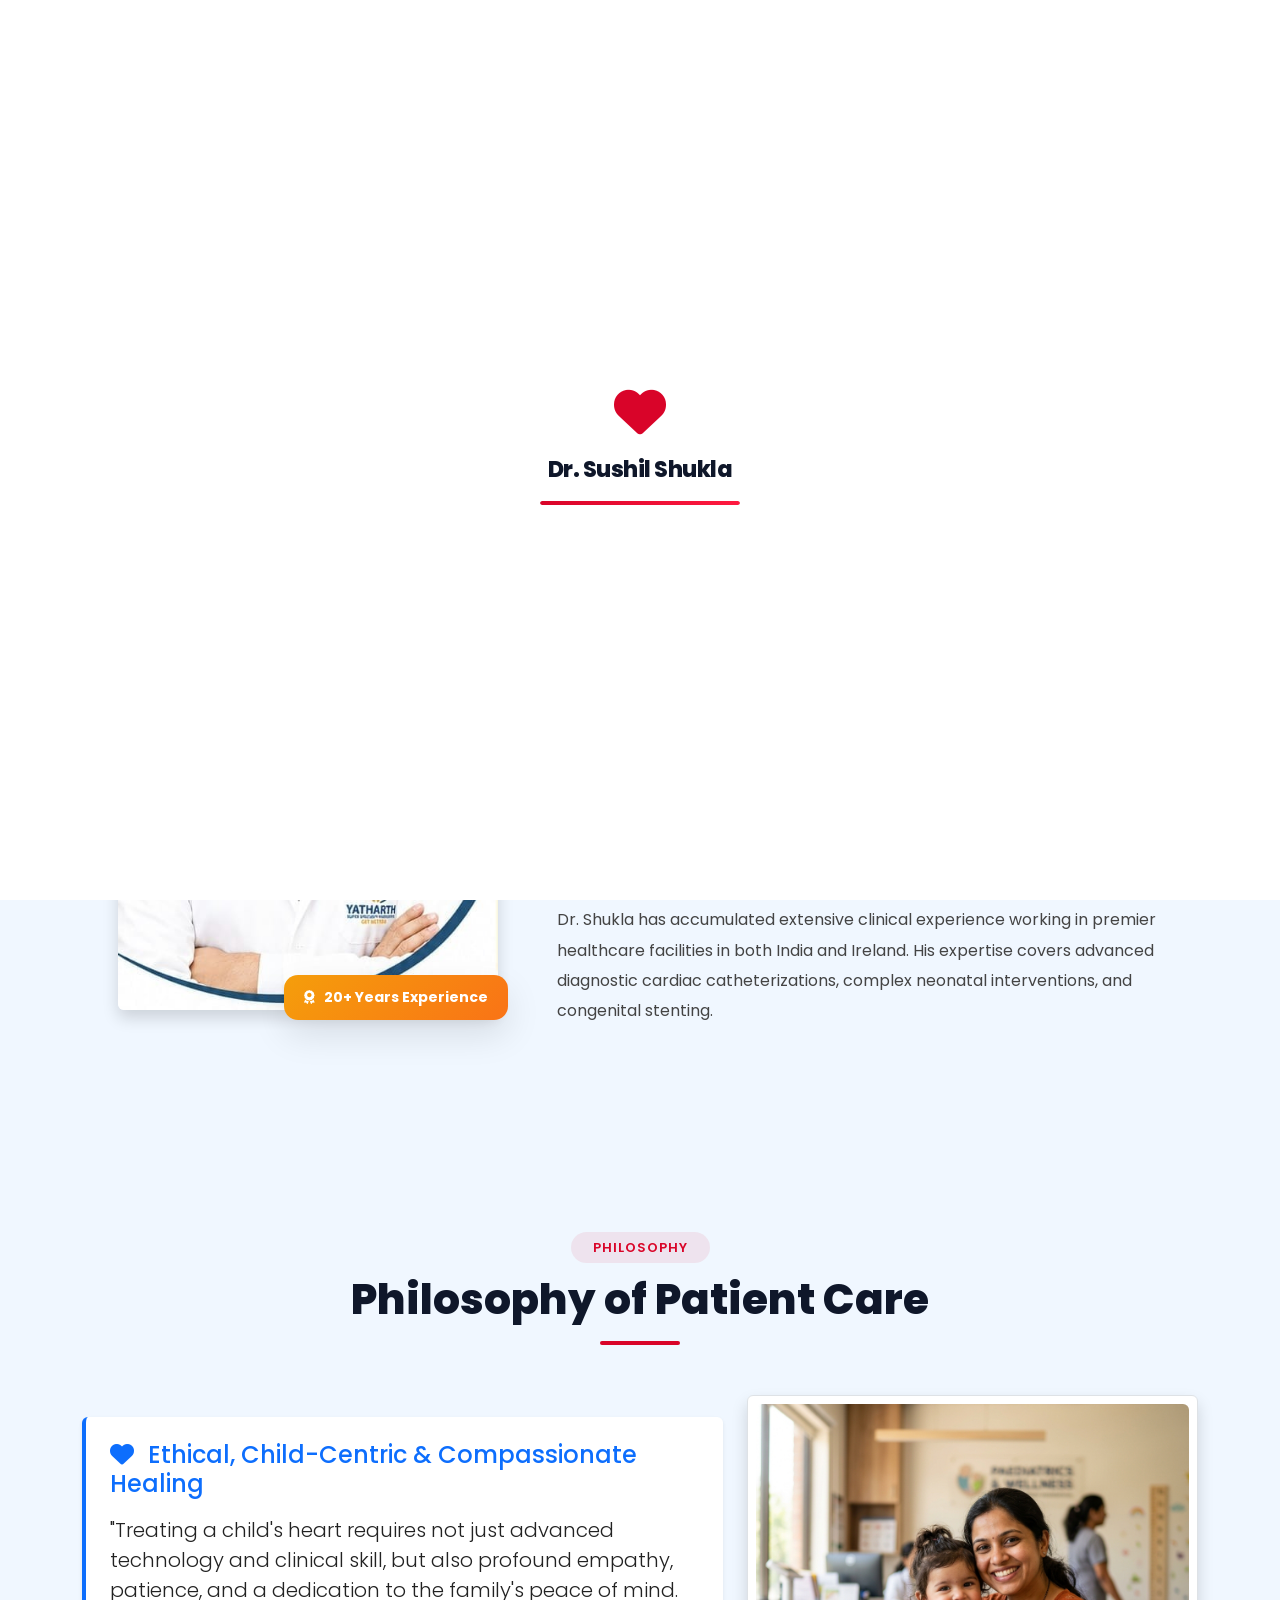
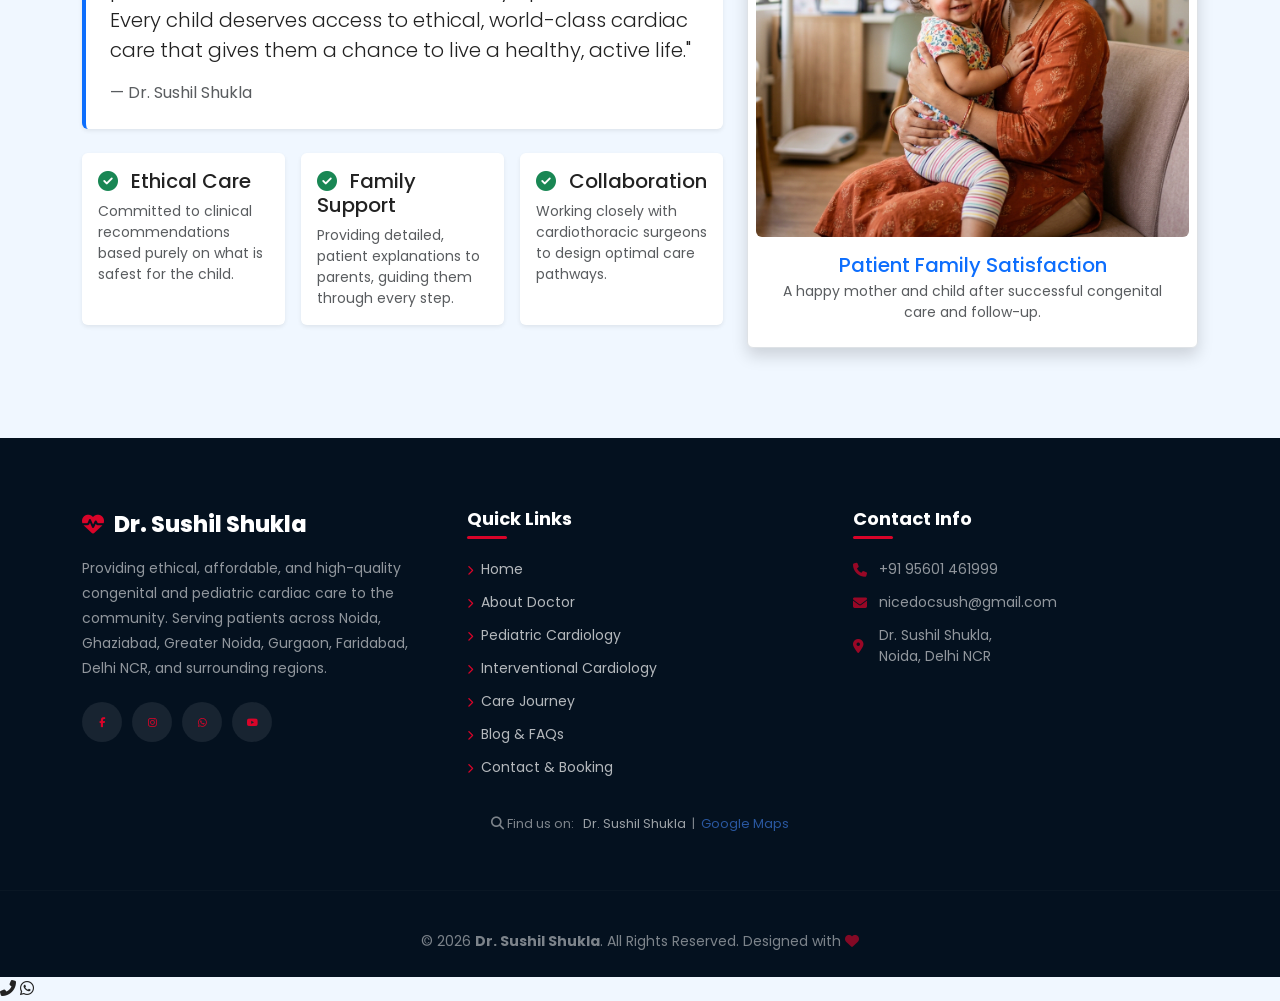
==== commit fc33f95f: "Add new images, video, patient-journey page, and update website structure" ====
--- a/about.html
+++ b/about.html
@@ -50,7 +50,7 @@
   <meta name="theme-color" content="#d90429">
   <meta name="apple-mobile-web-app-capable" content="yes">
   <meta name="apple-mobile-web-app-status-bar-style" content="black-translucent">
-  <meta name="apple-mobile-web-app-title" content="Yatharth Hospital">
+  <meta name="apple-mobile-web-app-title" content="Dr. Sushil Shukla">
   
   <!-- Link to External Stylesheet -->
   <link rel="stylesheet" href="style.css">
@@ -60,7 +60,7 @@
   <div id="preloader">
     <div class="preloader-content">
       <div class="preloader-heart"><i class="fas fa-heart"></i></div>
-      <div class="preloader-text">Yatharth Super Speciality Hospital</div>
+      <div class="preloader-text">Dr. Sushil Shukla</div>
       <div class="preloader-bar"><div class="preloader-bar-fill"></div></div>
     </div>
   </div>
@@ -69,7 +69,7 @@
   <div class="emergency-banner">
     <div class="container d-flex justify-content-between align-items-center flex-wrap">
       <span class="emergency-text">
-        <i class="fas fa-exclamation-triangle"></i> <strong>Pediatric Cardiac Care:</strong> Yatharth Super Speciality Hospital, Noida, Delhi NCR
+        <i class="fas fa-exclamation-triangle"></i> <strong>Pediatric Cardiac Care:</strong> Dr. Sushil Shukla, Noida, Delhi NCR
       </span>
       <a href="tel:95601461999" class="emergency-phone">
         <i class="fas fa-phone-alt"></i> +91 95601 461999
@@ -81,7 +81,7 @@
   <nav id="navbar" class="navbar navbar-expand-lg">
     <div class="container">
       <a class="logo navbar-brand" href="index.html">
-        <i class="fas fa-heartbeat"></i> Yatharth Hospital
+        <i class="fas fa-heartbeat"></i> Dr. Sushil Shukla
       </a>
       <button class="navbar-toggler" type="button" data-bs-toggle="collapse" data-bs-target="#navMenu" 
               aria-controls="navMenu" aria-expanded="false" aria-label="Toggle navigation">
@@ -114,6 +114,7 @@
             </ul>
           </li>
           
+          <li class="nav-item"><a class="nav-link" href="patient-journey.html">Care Journey</a></li>
           <li class="nav-item"><a class="nav-link" href="expertise.html">Conditions Treated</a></li>
           <li class="nav-item"><a class="nav-link" href="blog.html">Blog & Tools</a></li>
           <li class="nav-item"><a class="nav-link" href="contact.html">Book Appointment</a></li>
@@ -127,7 +128,7 @@
   <section class="section-padding bg-primary text-white text-center" style="background: linear-gradient(135deg, var(--primary), var(--primary-dark));">
     <div class="container py-4">
       <h1 class="display-5 fw-bold">About Dr. Sushil Shukla</h1>
-      <p class="lead">Associate Director – Pediatric Interventional Cardiology</p>
+      <p class="lead">Sr. Consultant – Pediatric Interventional Cardiology</p>
     </div>
   </section>
 
@@ -138,7 +139,7 @@
         <div class="col-lg-5 text-center" data-aos="fade-right">
           <div class="about-img-wrapper">
             <img src="images/doctor.jpg" alt="Dr. Sushil Shukla" class="about-img img-fluid rounded shadow">
-            <div class="about-award"><i class="fas fa-award"></i> 25+ Years Experience</div>
+            <div class="about-award"><i class="fas fa-award"></i> 20+ Years Experience</div>
           </div>
         </div>
         <div class="col-lg-7" data-aos="fade-left">
@@ -147,10 +148,10 @@
             <h2 class="heading text-start">Dr. Sushil Shukla</h2>
           </div>
           <p class="about-desc">
-            <strong>Dr. Sushil Shukla</strong> is a highly accomplished Pediatric Cardiologist and Interventional Cardiology specialist with over 25 years of extensive experience in clinical pediatrics and congenital heart disease management. 
+            <strong>Dr. Sushil Shukla</strong> is a highly accomplished Pediatric Cardiologist and Interventional Cardiology specialist with over 20 years of extensive experience in clinical pediatrics and congenital heart disease management. 
           </p>
           <p class="about-desc">
-            For the past 15+ years, Dr. Shukla has dedicated his career specifically to pediatric cardiology and specialized catheter-based interventions. He currently serves as the <strong>Associate Director of Pediatric Interventional Cardiology at Yatharth Super Speciality Hospital</strong>, Delhi NCR, India.
+            For the past 15+ years, Dr. Shukla has dedicated his career specifically to pediatric cardiology and specialized catheter-based interventions. He currently serves as a <strong>Sr. Consultant of Pediatric Interventional Cardiology</strong>, consulting across leading heart centers in Delhi NCR, India.
           </p>
           <p class="about-desc">
             Dr. Shukla has accumulated extensive clinical experience working in premier healthcare facilities in both India and Ireland. His expertise covers advanced diagnostic cardiac catheterizations, complex neonatal interventions, and congenital stenting.
@@ -163,35 +164,47 @@
   <!-- PHILOSOPHY OF CARE -->
   <section class="section-padding" style="background:var(--light);">
     <div class="container">
-      <div class="row">
-        <div class="col-lg-12" data-aos="fade-up">
-          <div class="section-header">
-            <span class="section-tag">Philosophy</span>
-            <h2 class="heading">Philosophy of Patient Care</h2>
-          </div>
-          <div class="p-4 bg-white rounded shadow-sm border-start border-primary border-4">
+      <div class="section-header" data-aos="fade-up">
+        <span class="section-tag">Philosophy</span>
+        <h2 class="heading">Philosophy of Patient Care</h2>
+      </div>
+      <div class="row g-4 align-items-center">
+        <!-- Left Side: Philosophy text and pillars -->
+        <div class="col-lg-7" data-aos="fade-right">
+          <div class="p-4 bg-white rounded shadow-sm border-start border-primary border-4 mb-4">
             <h4 class="text-primary mb-3"><i class="fas fa-heart me-2"></i> Ethical, Child-Centric & Compassionate Healing</h4>
             <p class="lead">"Treating a child's heart requires not just advanced technology and clinical skill, but also profound empathy, patience, and a dedication to the family's peace of mind. Every child deserves access to ethical, world-class cardiac care that gives them a chance to live a healthy, active life."</p>
             <p class="mb-0 text-muted">— Dr. Sushil Shukla</p>
           </div>
-          <div class="row g-4 mt-3">
+          <div class="row g-3">
             <div class="col-md-4">
-              <div class="p-3 bg-white rounded shadow-sm">
+              <div class="p-3 bg-white rounded shadow-sm h-100">
                 <h5><i class="fas fa-check-circle text-success me-2"></i> Ethical Care</h5>
-                <p class="small text-muted mb-0">Committed to clinical recommendations based purely on what is safest and most effective for the child.</p>
+                <p class="small text-muted mb-0">Committed to clinical recommendations based purely on what is safest for the child.</p>
               </div>
             </div>
             <div class="col-md-4">
-              <div class="p-3 bg-white rounded shadow-sm">
-                <h5><i class="fas fa-check-circle text-success me-2"></i> Family Counseling</h5>
-                <p class="small text-muted mb-0">Providing detailed, patient explanations to parents, guiding them through every step of diagnosis and treatment.</p>
+              <div class="p-3 bg-white rounded shadow-sm h-100">
+                <h5><i class="fas fa-check-circle text-success me-2"></i> Family Support</h5>
+                <p class="small text-muted mb-0">Providing detailed, patient explanations to parents, guiding them through every step.</p>
               </div>
             </div>
             <div class="col-md-4">
-              <div class="p-3 bg-white rounded shadow-sm">
+              <div class="p-3 bg-white rounded shadow-sm h-100">
                 <h5><i class="fas fa-check-circle text-success me-2"></i> Collaboration</h5>
-                <p class="small text-muted mb-0">Working closely with cardiothoracic surgeons to design optimal care pathways for complex defects.</p>
+                <p class="small text-muted mb-0">Working closely with cardiothoracic surgeons to design optimal care pathways.</p>
               </div>
+            </div>
+          </div>
+        </div>
+        
+        <!-- Right Side: Satisfied parents image card -->
+        <div class="col-lg-5" data-aos="fade-left">
+          <div class="gallery-item rounded overflow-hidden shadow p-2 bg-white border">
+            <img src="images/satisfied-parents.png" class="img-fluid w-100 rounded" alt="Satisfied Parents with Healthy Toddler">
+            <div class="p-3 text-center">
+              <h5 class="mb-1 text-primary">Patient Family Satisfaction</h5>
+              <p class="small text-muted mb-0">A happy mother and child after successful congenital care and follow-up.</p>
             </div>
           </div>
         </div>
@@ -206,7 +219,7 @@
       <div class="footer-grid">
         <div class="footer-col">
           <div class="footer-logo">
-            <i class="fas fa-heartbeat"></i> Yatharth Super Speciality Hospital
+            <i class="fas fa-heartbeat"></i> Dr. Sushil Shukla
           </div>
           <p class="footer-desc">Providing ethical, affordable, and high-quality congenital and pediatric cardiac care to the community. Serving patients across Noida, Ghaziabad, Greater Noida, Gurgaon, Faridabad, Delhi NCR, and surrounding regions.</p>
           <div class="social-links">
@@ -222,6 +235,7 @@
           <a href="about.html"><i class="fas fa-chevron-right"></i> About Doctor</a>
           <a href="pediatric-cardiology.html"><i class="fas fa-chevron-right"></i> Pediatric Cardiology</a>
           <a href="interventional-cardiology.html"><i class="fas fa-chevron-right"></i> Interventional Cardiology</a>
+          <a href="patient-journey.html"><i class="fas fa-chevron-right"></i> Care Journey</a>
           <a href="blog.html"><i class="fas fa-chevron-right"></i> Blog & FAQs</a>
           <a href="contact.html"><i class="fas fa-chevron-right"></i> Contact & Booking</a>
         </div>
@@ -229,21 +243,21 @@
           <h3>Contact Info</h3>
           <p><i class="fas fa-phone"></i> +91 95601 461999</p>
           <p><i class="fas fa-envelope"></i> nicedocsush@gmail.com</p>
-          <p><i class="fas fa-map-marker-alt"></i> Yatharth Hospital,<br>Noida, Delhi NCR</p>
+          <p><i class="fas fa-map-marker-alt"></i> Dr. Sushil Shukla,<br>Noida, Delhi NCR</p>
         </div>
       </div>
       <div class="row mt-4">
         <div class="col-12 text-center">
           <p style="font-size:13px;opacity:.6;">
             <i class="fas fa-search"></i> Find us on: &nbsp;
-            <a href="https://nicedocsush.github.io/dr-sushil-shukla/" style="color:white;">Yatharth Super Speciality Hospital</a> &nbsp;|&nbsp;
-            <a href="https://www.google.com/search?q=Yatharth%20Super%20Speciality%20Hospital+Noida" target="_blank" style="color:#4285F4;">Google Maps</a>
+            <a href="https://nicedocsush.github.io/dr-sushil-shukla/" style="color:white;">Dr. Sushil Shukla</a> &nbsp;|&nbsp;
+            <a href="https://www.google.com/search?q=Dr.+Sushil+Shukla+Pediatric+Cardiologist+Noida" target="_blank" style="color:#4285F4;">Google Maps</a>
           </p>
         </div>
       </div>
     </div>
     <hr>
-    <p class="copyright">© 2026 <strong>Yatharth Super Speciality Hospital</strong>. All Rights Reserved. Designed with <i class="fas fa-heart" style="color:#d90429;"></i></p>
+    <p class="copyright">© 2026 <strong>Dr. Sushil Shukla</strong>. All Rights Reserved. Designed with <i class="fas fa-heart" style="color:#d90429;"></i></p>
   </footer>
 
   <!-- FLOATING WIDGETS -->
--- a/style.css
+++ b/style.css
@@ -1,5 +1,5 @@
 /* ==========================================
-   Yatharth Super Speciality Hospital — Premium Stylesheet
+   Dr. Sushil Shukla — Premium Stylesheet
    Version 2.0 (Bootstrap 5 + AOS + Swiper)
    ========================================== */
 
@@ -2718,3 +2718,164 @@
 .gallery-item:hover img {
   transform: scale(1.08);
 }
+
+/* ==========================================
+   PDA VIDEO PLAYER COMPONENT
+   ========================================== */
+.pda-video-section {
+  background: var(--white);
+  border-top: 1px solid rgba(0,0,0,.05);
+  border-bottom: 1px solid rgba(0,0,0,.05);
+}
+
+.video-wrapper {
+  position: relative;
+  max-width: 850px;
+  margin: 0 auto;
+  border-radius: var(--radius);
+  overflow: hidden;
+  box-shadow: var(--shadow);
+  background: #000;
+  aspect-ratio: 16 / 9;
+}
+
+.video-container {
+  width: 100%;
+  height: 100%;
+}
+
+.video-container video {
+  width: 100%;
+  height: 100%;
+  display: block;
+  object-fit: contain;
+}
+
+/* Custom Play Overlay */
+.video-overlay {
+  position: absolute;
+  top: 0;
+  left: 0;
+  width: 100%;
+  height: 100%;
+  background: rgba(15, 23, 42, 0.65); /* dark blue-slate overlay */
+  display: flex;
+  flex-direction: column;
+  align-items: center;
+  justify-content: center;
+  z-index: 5;
+  cursor: pointer;
+  transition: var(--transition);
+}
+
+.video-overlay.hidden {
+  opacity: 0;
+  pointer-events: none;
+}
+
+.play-btn-circle {
+  width: 76px;
+  height: 76px;
+  border-radius: 50%;
+  background: var(--primary);
+  color: var(--white);
+  font-size: 26px;
+  display: flex;
+  align-items: center;
+  justify-content: center;
+  box-shadow: 0 0 0 0 rgba(217, 4, 41, 0.4);
+  animation: pulsePlay 2s infinite;
+  transition: var(--transition);
+}
+
+.play-btn-circle i {
+  margin-left: 6px; /* visually center play icon */
+}
+
+.video-overlay:hover .play-btn-circle {
+  transform: scale(1.1);
+  background: var(--primary-dark);
+}
+
+.video-caption-overlay {
+  color: var(--white);
+  font-size: 15px;
+  font-weight: 600;
+  margin-top: 15px;
+  letter-spacing: 0.5px;
+  text-shadow: 0 2px 4px rgba(0,0,0,0.6);
+}
+
+@keyframes pulsePlay {
+  0% {
+    box-shadow: 0 0 0 0 rgba(217, 4, 41, 0.6);
+  }
+  70% {
+    box-shadow: 0 0 0 18px rgba(217, 4, 41, 0);
+  }
+  100% {
+    box-shadow: 0 0 0 0 rgba(217, 4, 41, 0);
+  }
+}
+
+/* URGENT CARE BACKGROUND INTERACTION */
+.urgent-care {
+  position: relative;
+  background: url("images/happy-family.png") no-repeat center center;
+  background-size: cover;
+  background-attachment: scroll;
+  overflow: hidden;
+}
+
+.urgent-care::before {
+  content: "";
+  position: absolute;
+  top: 0;
+  left: 0;
+  width: 100%;
+  height: 100%;
+  background: linear-gradient(135deg, rgba(15, 23, 42, 0.92), rgba(217, 4, 41, 0.72));
+  z-index: 1;
+}
+
+.urgent-care .container {
+  position: relative;
+  z-index: 2;
+  color: white;
+}
+
+.urgent-care h1 {
+  font-family: 'Playfair Display', serif;
+  font-weight: 700;
+  font-size: 2.4rem;
+  margin-bottom: 15px;
+  color: white;
+}
+
+.urgent-msg {
+  font-size: 1.1rem;
+  opacity: 0.95;
+  color: #f0f7ff !important;
+  max-width: 750px;
+  margin: 0 auto;
+}
+
+.urgent-icon {
+  font-size: 3rem;
+  display: inline-block;
+  margin-bottom: 10px;
+}
+
+.btn-white {
+  background: white;
+  color: var(--primary) !important;
+  border: 2px solid white;
+  transition: all 0.3s ease;
+  font-weight: 600;
+}
+
+.btn-white:hover {
+  background: transparent;
+  color: white !important;
+  transform: translateY(-2px);
+}
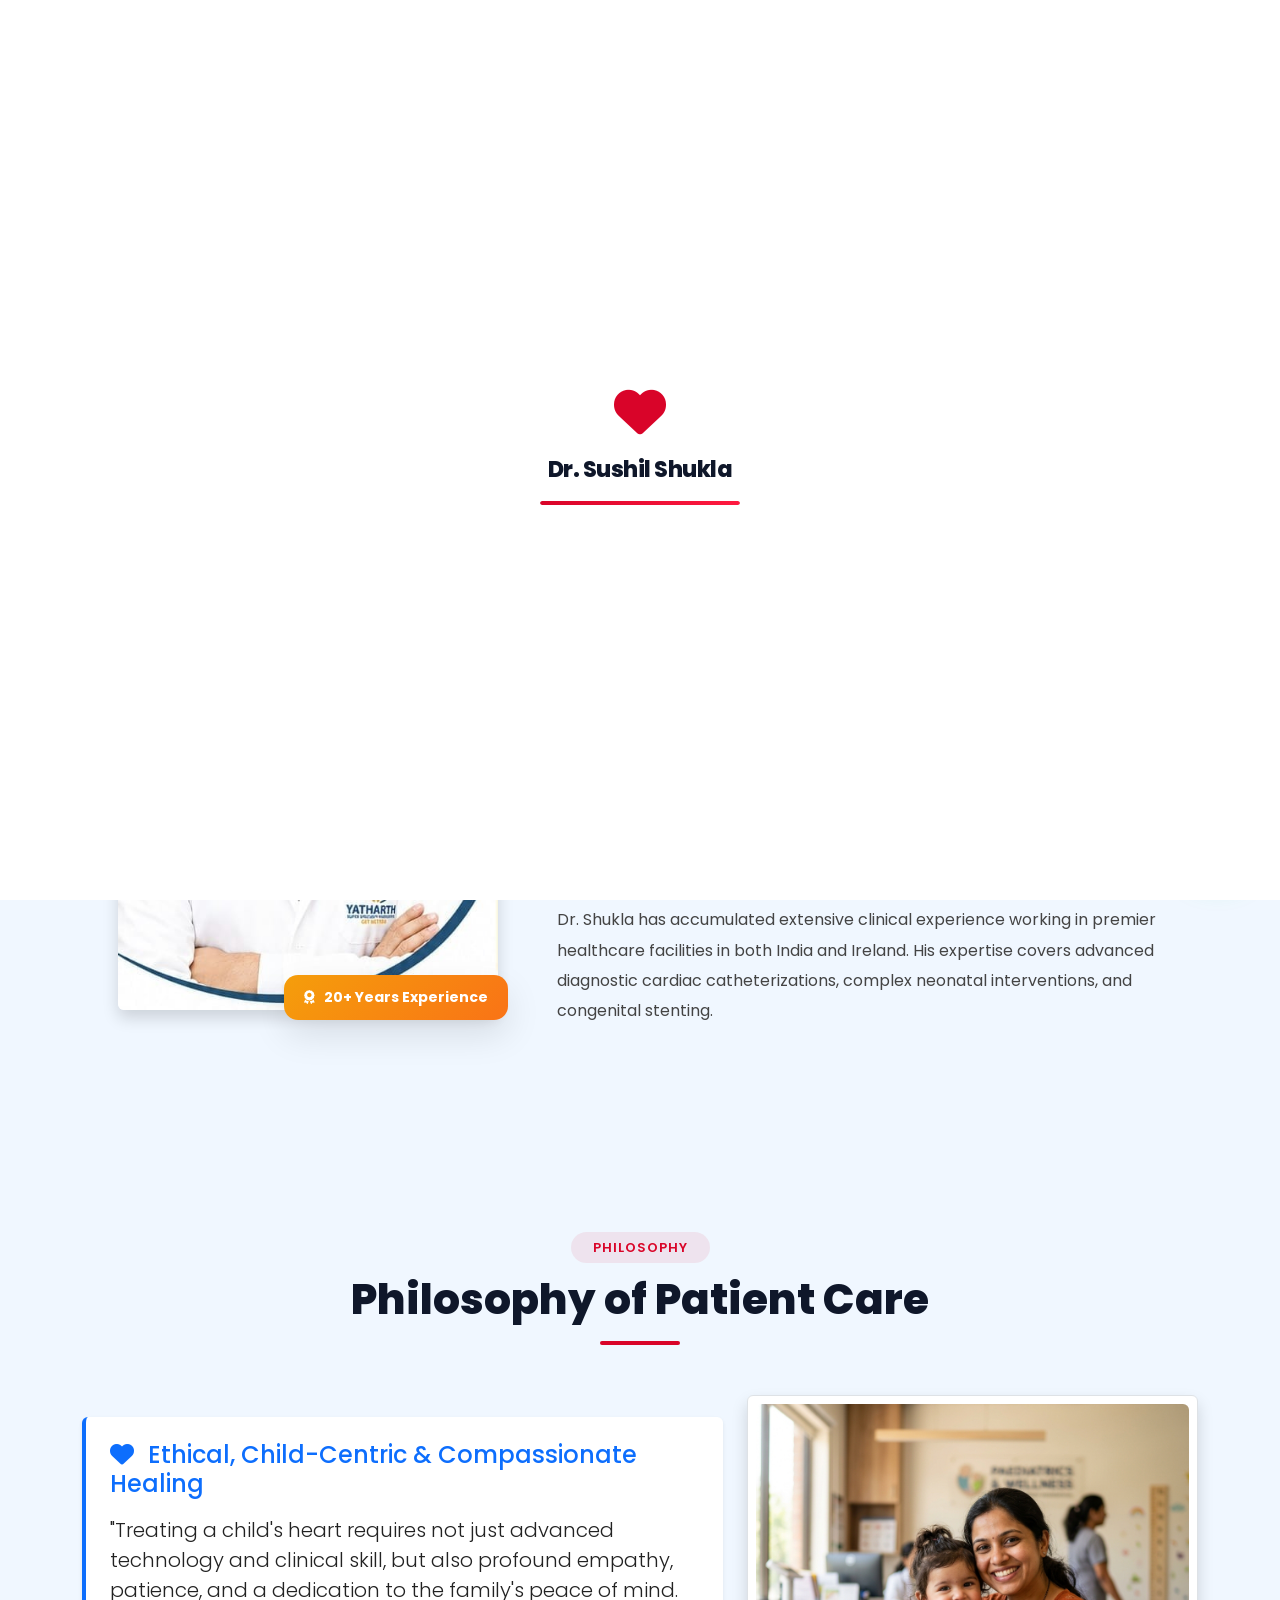
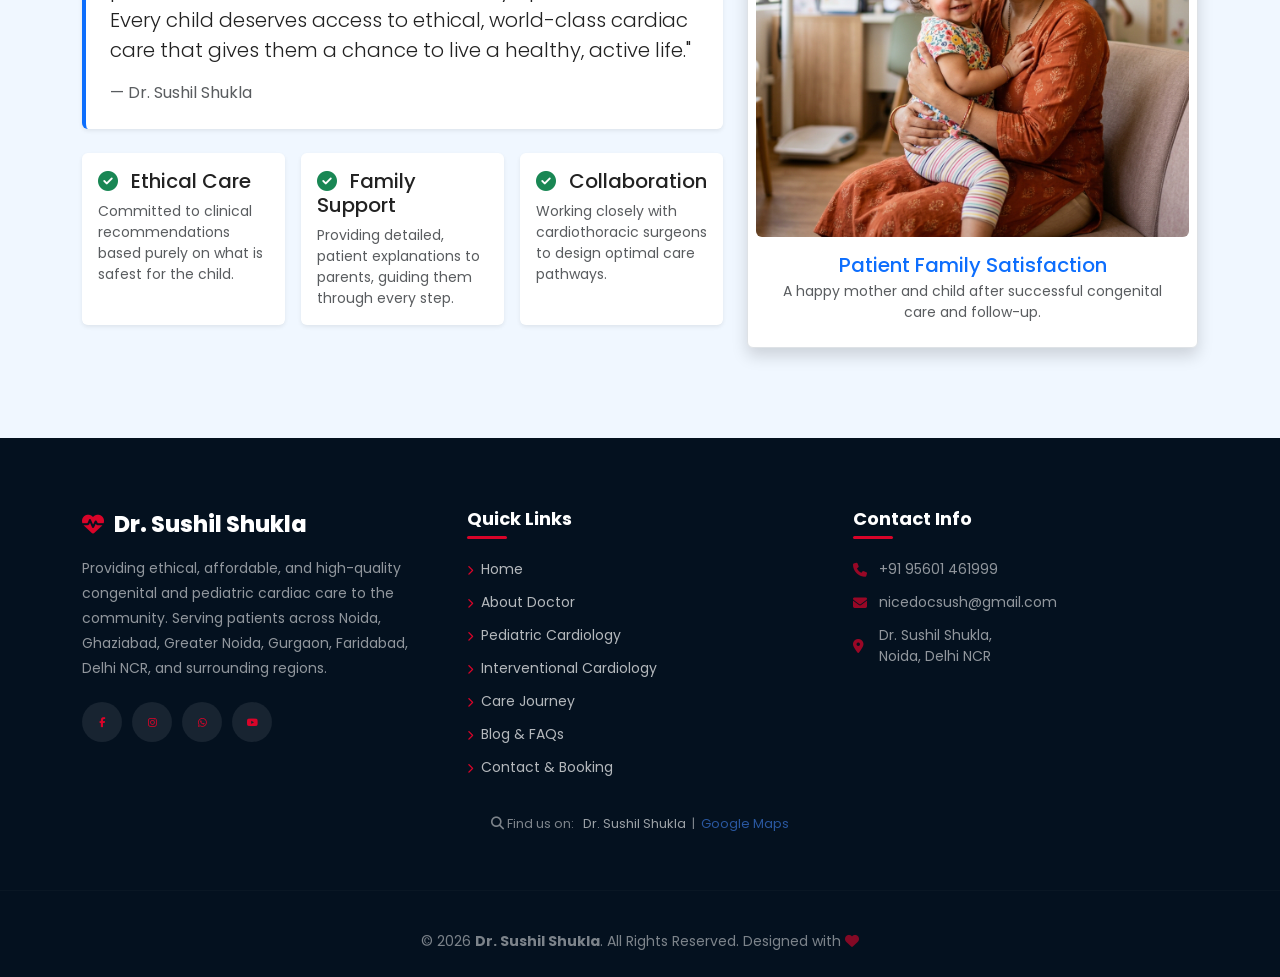
==== commit 8d48e412: "fix: make website mobile-friendly and responsive" ====
--- a/about.html
+++ b/about.html
@@ -53,7 +53,7 @@
   <meta name="apple-mobile-web-app-title" content="Dr. Sushil Shukla">
   
   <!-- Link to External Stylesheet -->
-  <link rel="stylesheet" href="style.css">
+  <link rel="stylesheet" href="style.css?v=2.0.1">
 </head>
 <body>
   <!-- PRELOADER -->
--- a/style.css
+++ b/style.css
@@ -469,7 +469,9 @@
 }
 
 .hero-img {
-  width: 420px;
+  width: 100%;
+  max-width: 420px;
+  height: auto;
   border-radius: 30px;
   box-shadow: var(--shadow-lg);
   transition: var(--transition);
@@ -602,7 +604,9 @@
 }
 
 .about-img {
-  width: 380px;
+  width: 100%;
+  max-width: 380px;
+  height: auto;
   border-radius: 25px;
   box-shadow: var(--shadow-lg);
 }
@@ -938,7 +942,9 @@
 }
 
 .doctor-img {
-  width: 380px;
+  width: 100%;
+  max-width: 380px;
+  height: auto;
   border-radius: 25px;
   box-shadow: var(--shadow-lg);
   transition: var(--transition);
@@ -2113,7 +2119,7 @@
 /* ==============================
    FLOATING BUTTONS
    ============================== */
-.whatsapp-float {
+.wa-btn {
   position: fixed;
   bottom: 30px;
   right: 30px;
@@ -2132,12 +2138,12 @@
   transition: var(--transition);
 }
 
-.whatsapp-float:hover {
+.wa-btn:hover {
   transform: scale(1.1);
   color: white;
 }
 
-.call-float {
+.phone-btn {
   position: fixed;
   bottom: 110px;
   right: 30px;
@@ -2155,7 +2161,7 @@
   transition: var(--transition);
 }
 
-.call-float:hover {
+.phone-btn:hover {
   transform: scale(1.1);
   color: white;
 }
@@ -2199,7 +2205,7 @@
     font-size: 44px;
   }
   .hero-img {
-    width: 350px;
+    max-width: 350px;
   }
 }
 
@@ -2269,7 +2275,7 @@
   }
 
   .hero-img {
-    width: 300px;
+    max-width: 300px;
   }
 
   .heading {
@@ -2285,7 +2291,7 @@
   }
 
   .about-img {
-    width: 280px;
+    max-width: 280px;
     margin-bottom: 30px;
   }
 
@@ -2319,7 +2325,7 @@
   }
 
   .doctor-img {
-    width: 300px;
+    max-width: 300px;
     margin-bottom: 30px;
   }
 
@@ -2341,6 +2347,14 @@
 
   .bmi-score {
     font-size: 42px;
+  }
+}
+
+@media (max-width: 767.98px) {
+  .emergency-banner .container {
+    justify-content: center !important;
+    text-align: center;
+    gap: 8px;
   }
 }
 
@@ -2349,8 +2363,18 @@
     font-size: 32px;
   }
 
+  .hero-buttons {
+    flex-direction: column;
+    align-items: stretch;
+  }
+
+  .hero-buttons .btn {
+    justify-content: center;
+    width: 100%;
+  }
+
   .hero-img {
-    width: 260px;
+    max-width: 260px;
   }
 
   .price-amount {
@@ -2374,19 +2398,19 @@
     font-size: 30px;
   }
 
-  .whatsapp-float,
-  .call-float {
+  .wa-btn,
+  .phone-btn {
     width: 55px;
     height: 55px;
     font-size: 26px;
   }
 
-  .whatsapp-float {
+  .wa-btn {
     right: 15px;
     bottom: 20px;
   }
 
-  .call-float {
+  .phone-btn {
     right: 15px;
     bottom: 90px;
     display: flex !important;
@@ -2405,7 +2429,7 @@
   }
 
   .doctor-img {
-    width: 260px;
+    max-width: 260px;
   }
 
   .doctor-list {
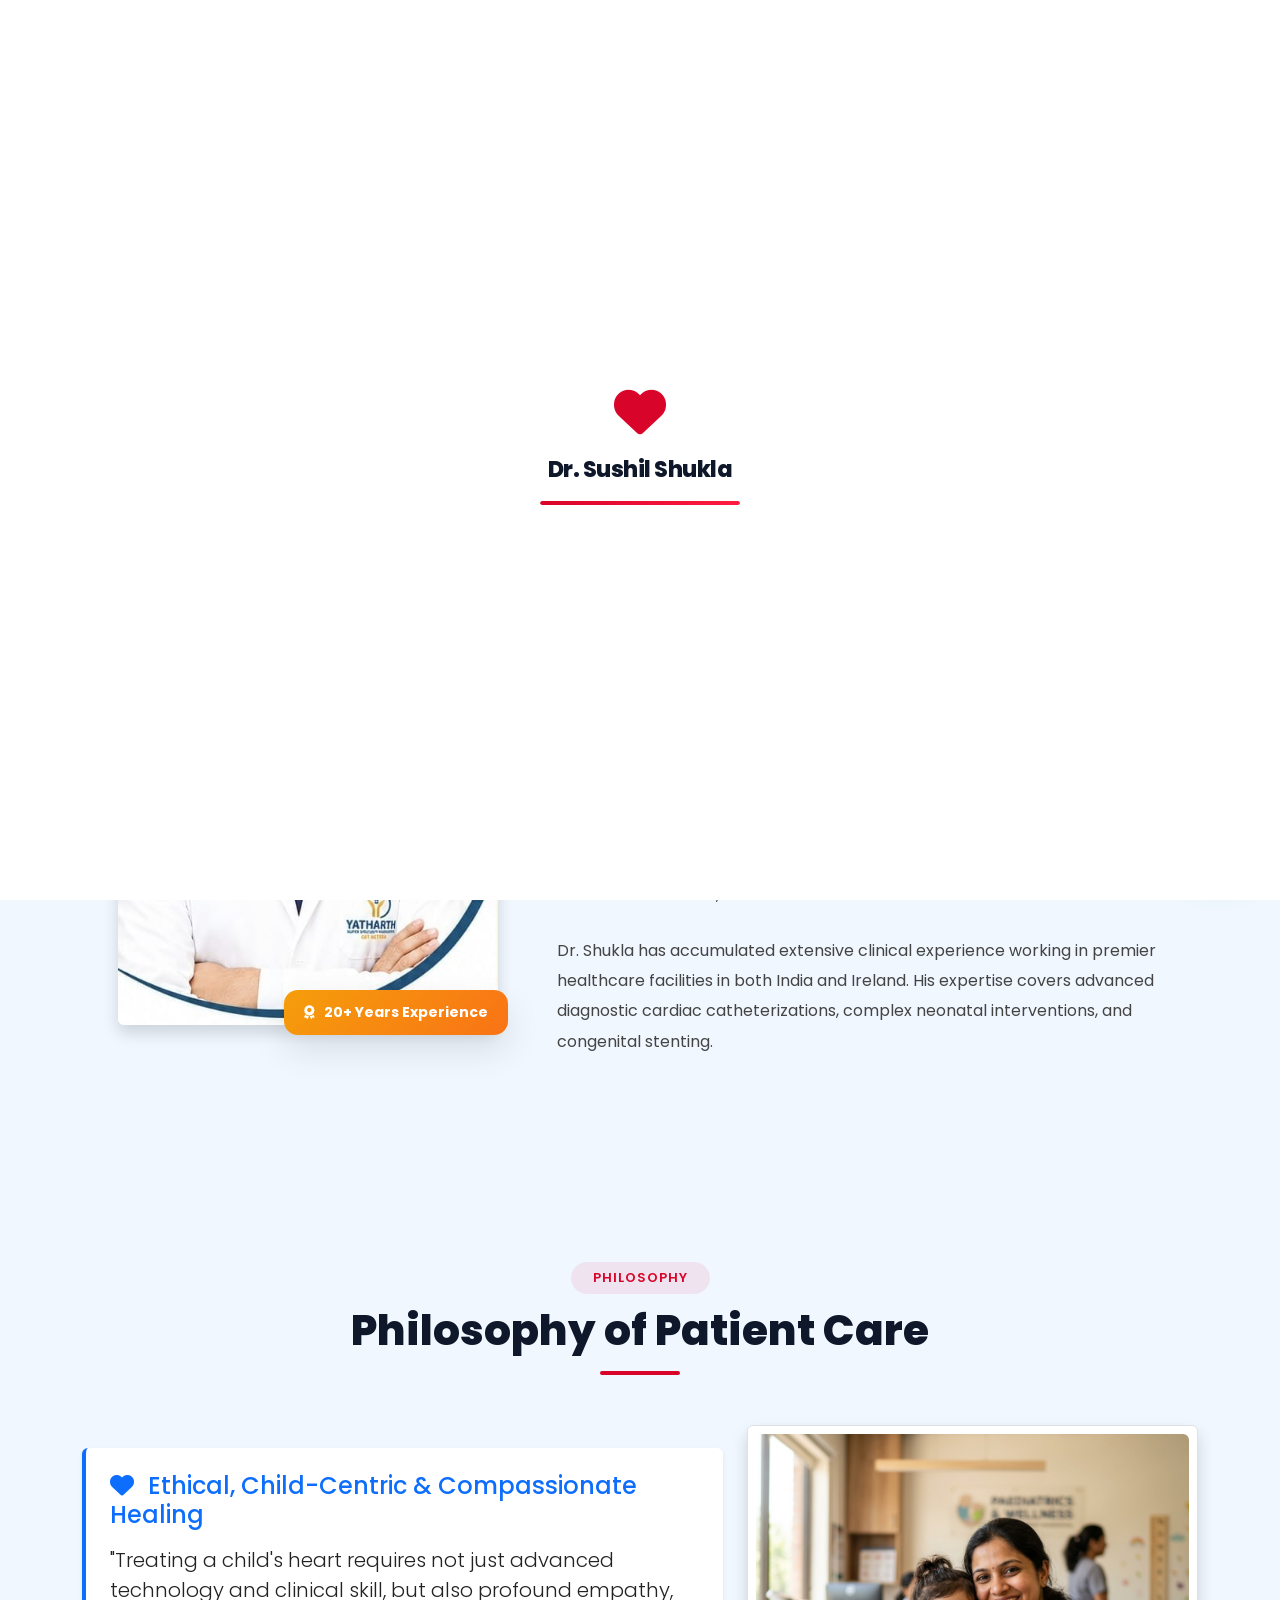
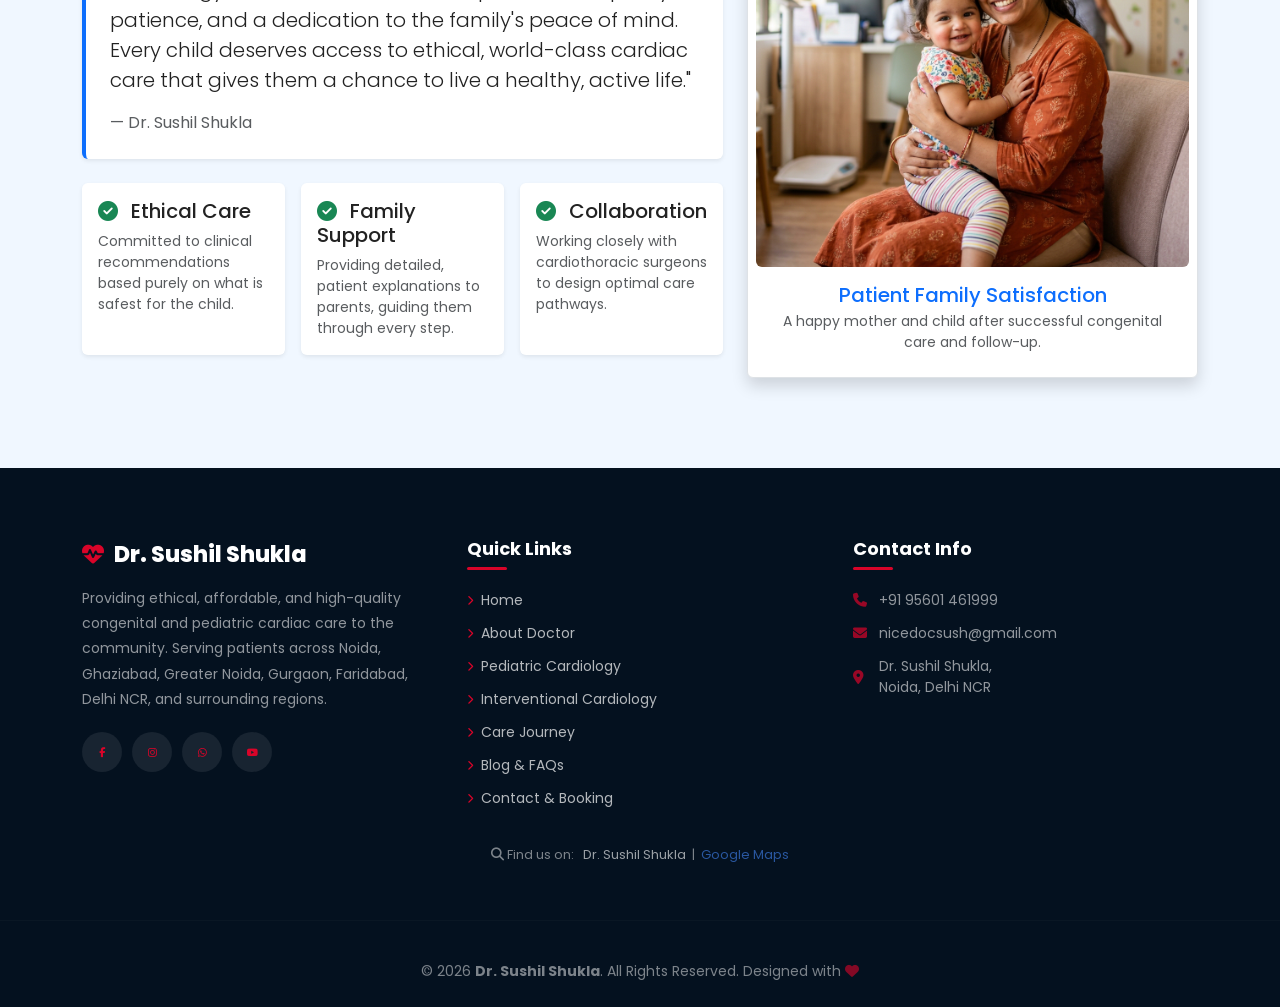
==== commit 227a38c3: "Updated content: fetal echo, positioning title, cache v12, about page fix" ====
--- a/about.html
+++ b/about.html
@@ -8,7 +8,7 @@
   <meta http-equiv="Expires" content="0">
   <script>
     (function() {
-      var key = 'shukla_v11_cache_purged';
+      var key = 'shukla_v12_cache_purged';
       if (!localStorage.getItem(key)) {
         localStorage.setItem(key, 'true');
         if ('serviceWorker' in navigator) {
@@ -53,7 +53,7 @@
   <meta name="apple-mobile-web-app-title" content="Dr. Sushil Shukla">
   
   <!-- Link to External Stylesheet -->
-  <link rel="stylesheet" href="style.css?v=2.0.1">
+  <link rel="stylesheet" href="style.css?v=2.0.2">
 </head>
 <body>
   <!-- PRELOADER -->
@@ -128,7 +128,7 @@
   <section class="section-padding bg-primary text-white text-center" style="background: linear-gradient(135deg, var(--primary), var(--primary-dark));">
     <div class="container py-4">
       <h1 class="display-5 fw-bold">About Dr. Sushil Shukla</h1>
-      <p class="lead">Sr. Consultant – Pediatric Interventional Cardiology</p>
+      <p class="lead">Fetal, Pediatric &amp; Adult Congenital Interventional Cardiologist</p>
     </div>
   </section>
 
@@ -148,10 +148,10 @@
             <h2 class="heading text-start">Dr. Sushil Shukla</h2>
           </div>
           <p class="about-desc">
-            <strong>Dr. Sushil Shukla</strong> is a highly accomplished Pediatric Cardiologist and Interventional Cardiology specialist with over 20 years of extensive experience in clinical pediatrics and congenital heart disease management. 
+            <strong>Dr. Sushil Shukla</strong> is a highly accomplished <strong>Fetal, Pediatric &amp; Adult Congenital Interventional Cardiologist</strong> with over 20 years of extensive experience in clinical pediatrics and congenital heart disease management.
           </p>
           <p class="about-desc">
-            For the past 15+ years, Dr. Shukla has dedicated his career specifically to pediatric cardiology and specialized catheter-based interventions. He currently serves as a <strong>Sr. Consultant of Pediatric Interventional Cardiology</strong>, consulting across leading heart centers in Delhi NCR, India.
+            For the past 15+ years, Dr. Shukla has dedicated his career specifically to fetal echocardiography, pediatric and congenital cardiology, and specialized catheter-based interventions. He currently serves as a <strong>Fetal, Pediatric &amp; Adult Congenital Interventional Cardiologist</strong>, consulting across leading heart centers in Delhi NCR, India.
           </p>
           <p class="about-desc">
             Dr. Shukla has accumulated extensive clinical experience working in premier healthcare facilities in both India and Ireland. His expertise covers advanced diagnostic cardiac catheterizations, complex neonatal interventions, and congenital stenting.
@@ -270,6 +270,6 @@
   <script src="https://cdn.jsdelivr.net/npm/bootstrap@5.3.3/dist/js/bootstrap.bundle.min.js"></script>
   <script src="https://unpkg.com/aos@2.3.1/dist/aos.js"></script>
   <script src="https://cdn.jsdelivr.net/npm/swiper@11/swiper-bundle.min.js"></script>
-  <script src="script.js"></script>
+  <script src="script.js?v=2.0.2"></script>
 </body>
 </html>
--- a/style.css
+++ b/style.css
@@ -467,6 +467,27 @@
   position: relative;
   display: inline-block;
 }
+
+/* Tagline above hero photo */
+.hero-img-tagline {
+  font-size: 14px;
+  font-style: italic;
+  font-weight: 500;
+  color: var(--primary-dark);
+  background: linear-gradient(135deg, rgba(217,4,41,.06), rgba(11,94,215,.06));
+  border-left: 3px solid var(--primary);
+  padding: 10px 16px;
+  border-radius: 0 10px 10px 0;
+  margin-bottom: 14px;
+  line-height: 1.5;
+}
+
+.hero-img-tagline i {
+  color: var(--primary);
+  margin-right: 6px;
+  opacity: 0.7;
+}
+
 
 .hero-img {
   width: 100%;
